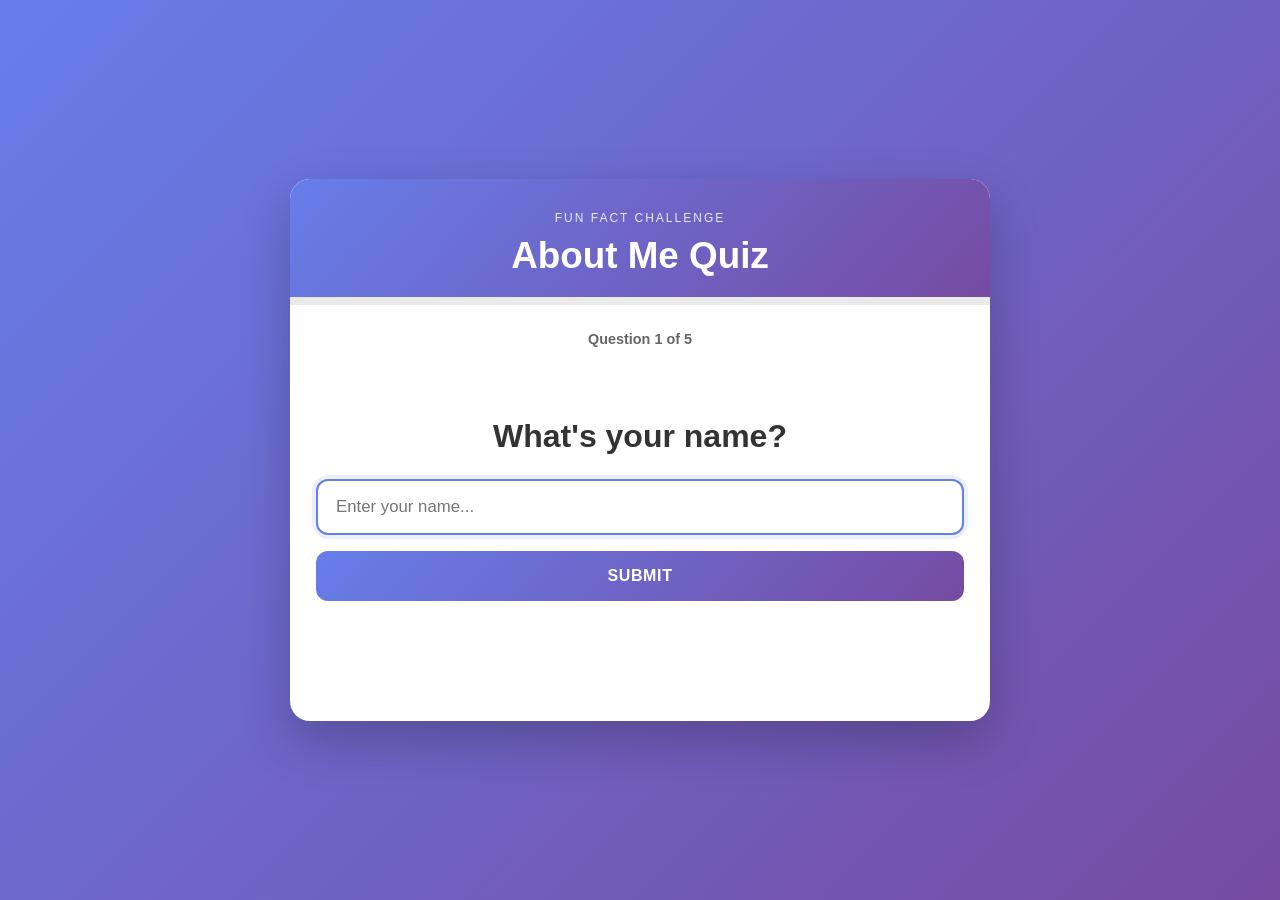
==== index.html @ 5ffe7c82 "Add initial HTML structure for About Me Quiz" ====
<!DOCTYPE html>
<html lang="en">
  <head>
    <meta charset="UTF-8" />
    <meta name="viewport" content="width=device-width, initial-scale=1.0" />
    <title>About Me Quiz</title>
    <style>
      * {
        box-sizing: border-box;
      }

      body {
        margin: 0;
        font-family: Arial, Helvetica, sans-serif;
        background: linear-gradient(135deg, #667eea 0%, #764ba2 100%);
        min-height: 100vh;
        display: flex;
        align-items: center;
        justify-content: center;
        padding: 20px;
      }

      .container {
        width: 100%;
        max-width: 700px;
      }

      .card {
        background: white;
        border-radius: 20px;
        box-shadow: 0 20px 50px rgba(0, 0, 0, 0.22);
        overflow: hidden;
      }

      .top {
        background: linear-gradient(135deg, #667eea 0%, #764ba2 100%);
        color: white;
        padding: 32px 20px 20px;
        text-align: center;
      }

      .eyebrow {
        margin: 0 0 10px;
        font-size: 12px;
        text-transform: uppercase;
        letter-spacing: 2px;
        opacity: 0.85;
      }

      h1 {
        margin: 0;
        font-size: 2.3em;
      }

      .progress-wrap {
        height: 8px;
        background: #eaeaea;
      }

      .progress-bar {
        width: 0%;
        height: 100%;
        background: linear-gradient(90deg, #667eea 0%, #764ba2 100%);
        transition: width 0.4s ease;
      }

      .progress-text {
        text-align: center;
        color: #666;
        font-weight: 700;
        padding: 12px 0 0;
        font-size: 0.9em;
      }

      main {
        padding: 30px 26px 36px;
        min-height: 360px;
      }

      .hidden {
        display: none !important;
      }

      .screen {
        display: block;
      }

      .input-box,
      .question-box {
        text-align: center;
      }

      h2 {
        font-size: 2em;
        margin-bottom: 24px;
        color: #333;
      }

      input[type="text"] {
        width: 100%;
        padding: 16px 18px;
        border-radius: 12px;
        border: 2px solid #d9d9d9;
        font-size: 1.05em;
        outline: none;
        margin-bottom: 16px;
      }

      input[type="text"]:focus {
        border-color: #667eea;
        box-shadow: 0 0 0 4px rgba(102, 126, 234, 0.12);
      }

      .submit-btn,
      .next-btn,
      .answer-btn {
        border: none;
        border-radius: 12px;
        cursor: pointer;
        transition: transform 0.2s ease, box-shadow 0.2s ease;
      }

      .submit-btn,
      .next-btn {
        width: 100%;
        background: linear-gradient(135deg, #667eea 0%, #764ba2 100%);
        color: white;
        padding: 16px;
        font-size: 1em;
        letter-spacing: 0.04em;
        text-transform: uppercase;
        font-weight: 700;
      }

      .submit-btn:hover,
      .next-btn:hover {
        transform: translateY(-2px);
        box-shadow: 0 10px 22px rgba(102, 126, 234, 0.25);
      }

      .error-message {
        color: #d93025;
        font-weight: 700;
        margin-top: 14px;
        font-size: 1.05em;
      }

      .answer-area {
        display: flex;
        flex-direction: column;
        gap: 14px;
      }

      .answer-btn {
        background: #f5f5f9;
        border: 2px solid #dde3f2;
        padding: 16px 18px;
        text-align: left;
        font-size: 1em;
        color: #333;
        font-weight: 600;
      }

      .answer-btn:hover:not(.disabled) {
        transform: translateX(4px);
        border-color: #667eea;
        background: #edf2ff;
      }

      .answer-btn.correct {
        background: #2bb673;
        border-color: #2bb673;
        color: white;
      }

      .answer-btn.incorrect {
        background: #db3b3b;
        border-color: #db3b3b;
        color: white;
      }

      .answer-btn.disabled {
        pointer-events: none;
      }

      .result-box {
        text-align: center;
        padding: 10px 0 20px;
      }

      .result-message {
        font-size: 2.2em;
        font-weight: 800;
        margin-bottom: 14px;
      }

      .result-message.correct {
        color: #2bb673;
      }

      .result-message.incorrect {
        color: #db3b3b;
      }

      .result-text {
        color: #555;
        font-size: 1.08em;
        line-height: 1.6;
      }

      .score-box {
        background: linear-gradient(135deg, #667eea 0%, #764ba2 100%);
        border-radius: 16px;
        color: white;
        text-align: center;
        padding: 24px 18px;
        margin-bottom: 16px;
      }

      .score-num {
        font-size: 3em;
        font-weight: 800;
        margin: 12px 0;
      }

      .score-message {
        font-size: 1.1em;
        line-height: 1.5;
      }

      #finalScreen h2 {
        text-align: center;
        margin-bottom: 18px;
      }

      .confetti-container {
        position: fixed;
        inset: 0;
        pointer-events: none;
        overflow: hidden;
      }

      .confetti {
        position: absolute;
        top: -20px;
        width: 12px;
        height: 12px;
        opacity: 1;
        animation: fall 3s ease-in forwards;
      }

      @keyframes fall {
        0% {
          transform: translateY(0) rotate(0deg);
          opacity: 1;
        }
        100% {
          transform: translateY(100vh) rotate(540deg);
          opacity: 0;
        }
      }

      @media (max-width: 600px) {
        h2 {
          font-size: 1.5em;
        }

        main {
          padding: 24px 18px 28px;
        }
      }
    </style>
  </head>
  <body>
    <div class="container">
      <div class="card">
        <header class="top">
          <p class="eyebrow">Fun fact challenge</p>
          <h1>About Me Quiz</h1>
        </header>

        <div class="progress-wrap">
          <div id="progressBar" class="progress-bar"></div>
        </div>
        <p id="progressText" class="progress-text">Question 1 of 5</p>

        <main>
          <section id="nameScreen" class="screen">
            <div class="input-box">
              <h2>What's your name?</h2>
              <input id="nameInput" type="text" placeholder="Enter your name..." />
              <button id="submitNameButton" class="submit-btn">Submit</button>
              <p id="nameError" class="error-message hidden">Wrong name, try again! 👀</p>
            </div>
          </section>

          <section id="questionScreen" class="screen hidden">
            <div class="question-box">
              <h2 id="questionText">Question goes here</h2>
              <div id="answerArea" class="answer-area"></div>
            </div>
          </section>

          <section id="resultScreen" class="screen hidden">
            <div id="resultBox" class="result-box"></div>
            <button id="continueButton" class="next-btn">Continue</button>
          </section>

          <section id="finalScreen" class="screen hidden">
            <h2>Quiz complete!</h2>
            <div id="scoreBox" class="score-box"></div>
            <button id="restartButton" class="next-btn">Play Again</button>
          </section>
        </main>
      </div>
    </div>

    <div id="confettiContainer" class="confetti-container"></div>

    <script>
      const questions = [
        {
          question: "Who are you to the handsome man?",
          type: "input",
          accepted: ["co-worker", "coworker", "workmates", "officemates"],
          success: "Correct! You're part of the team. 💼",
          fail: "Not quite. Try again!"
        },
        {
          question: "What is my favorite programming language?",
          type: "multiple",
          answers: ["Python", "JavaScript", "Go", "Rust"],
          correctIndex: 1,
          success: "Correct! JavaScript is my favorite. 🚀",
          fail: "Not this one — I love JavaScript!"
        },
        {
          question: "What is my go-to drink?",
          type: "multiple",
          answers: ["Coffee", "Tea", "Energy drink", "Water"],
          correctIndex: 0,
          success: "Yep! Coffee is my go-to. ☕",
          fail: "Not quite — I’m a coffee person."
        },
        {
          question: "What do I enjoy outside of work?",
          type: "multiple",
          answers: ["Sleeping", "Gaming", "Watching TV", "Running"],
          correctIndex: 1,
          success: "Exactly! I enjoy gaming and fun activities. 🎮",
          fail: "Not this one — gaming is more my thing."
        },
        {
          question: "How many years have I been coding?",
          type: "multiple",
          answers: ["1 year", "3 years", "5 years", "10+ years"],
          correctIndex: 2,
          success: "Correct! I’ve been coding for 5 years. 🔥",
          fail: "Not this time — it’s been 5 years."
        }
      ];

      const nameScreen = document.getElementById("nameScreen");
      const questionScreen = document.getElementById("questionScreen");
      const resultScreen = document.getElementById("resultScreen");
      const finalScreen = document.getElementById("finalScreen");
      const questionText = document.getElementById("questionText");
      const answerArea = document.getElementById("answerArea");
      const resultBox = document.getElementById("resultBox");
      const progressBar = document.getElementById("progressBar");
      const progressText = document.getElementById("progressText");
      const nameInput = document.getElementById("nameInput");
      const nameError = document.getElementById("nameError");
      const scoreBox = document.getElementById("scoreBox");
      const confettiContainer = document.getElementById("confettiContainer");

      let currentQuestionIndex = 0;
      let score = 0;
      let answered = false;

      function updateProgress() {
        const totalQuestions = questions.length;
        const percent = ((currentQuestionIndex + 1) / totalQuestions) * 100;
        progressBar.style.width = percent + "%";
        progressText.textContent = `Question ${currentQuestionIndex + 1} of ${totalQuestions}`;
      }

      function showNameScreen() {
        nameScreen.classList.remove("hidden");
        questionScreen.classList.add("hidden");
        resultScreen.classList.add("hidden");
        finalScreen.classList.add("hidden");
        nameError.classList.add("hidden");
        nameInput.value = "";
        nameInput.focus();
      }

      function createConfetti() {
        const colors = ["#ffd700", "#ff69b4", "#00bfff", "#32cd32", "#ff8c00", "#ffffff"];

        for (let i = 0; i < 60; i++) {
          const piece = document.createElement("div");
          piece.className = "confetti";
          piece.style.left = Math.random() * 100 + "%";
          piece.style.background = colors[Math.floor(Math.random() * colors.length)];
          piece.style.animationDelay = Math.random() * 0.4 + "s";
          confettiContainer.appendChild(piece);
        }

        setTimeout(() => {
          confettiContainer.innerHTML = "";
        }, 3000);
      }

      document.getElementById("submitNameButton").addEventListener("click", () => {
        const value = nameInput.value.trim().toLowerCase();

        if (value === "jamaica") {
          nameError.classList.add("hidden");
          createConfetti();
          setTimeout(() => {
            score = 0;
            currentQuestionIndex = 0;
            showQuestion();
          }, 900);
          return;
        }

        nameError.classList.remove("hidden");
        nameInput.value = "";
        nameInput.focus();
      });

      function showQuestion() {
        const question = questions[currentQuestionIndex];
        answered = false;

        nameScreen.classList.add("hidden");
        questionScreen.classList.remove("hidden");
        resultScreen.classList.add("hidden");
        finalScreen.classList.add("hidden");

        questionText.textContent = question.question;
        answerArea.innerHTML = "";

        if (question.type === "input") {
          const input = document.createElement("input");
          input.type = "text";
          input.placeholder = "Type your answer...";
          input.style.width = "100%";
          input.style.padding = "16px 18px";
          input.style.borderRadius = "12px";
          input.style.border = "2px solid #d9d9d9";
          input.style.fontSize = "1.05em";
          input.style.marginBottom = "16px";

          const button = document.createElement("button");
          button.className = "submit-btn";
          button.textContent = "Submit";

          button.addEventListener("click", () => {
            if (answered) return;

            const value = input.value.trim().toLowerCase();
            const isCorrect = question.accepted.includes(value);

            answered = true;
            handleAnswer(isCorrect, question.success, question.fail);
          });

          input.addEventListener("keydown", (event) => {
            if (event.key === "Enter") {
              button.click();
            }
          });

          answerArea.appendChild(input);
          answerArea.appendChild(button);
          input.focus();

          updateProgress();
          return;
        }

        question.answers.forEach((answer, index) => {
          const button = document.createElement("button");
          button.className = "answer-btn";
          button.textContent = answer;

          button.addEventListener("click", () => {
            if (answered) return;

            answered = true;
            const isCorrect = index === question.correctIndex;
            handleAnswer(isCorrect, question.success, question.fail);
          });

          answerArea.appendChild(button);
        });

        updateProgress();
      }

      function handleAnswer(isCorrect, successText, failText) {
        const correctIndex = questions[currentQuestionIndex].correctIndex;

        const buttons = document.querySelectorAll(".answer-btn");
        if (buttons.length) {
          buttons.forEach((btn) => {
            btn.classList.add("disabled");
          });

          if (typeof correctIndex === "number") {
            buttons[correctIndex].classList.add("correct");
          }
        }

        const input = answerArea.querySelector("input");
        const submitBtn = answerArea.querySelector(".submit-btn");

        if (input) input.disabled = true;
        if (submitBtn) submitBtn.disabled = true;

        if (isCorrect) {
          score += 1;
        }

        resultScreen.classList.remove("hidden");
        questionScreen.classList.add("hidden");

        resultBox.innerHTML = `
          <div class="result-message ${isCorrect ? "correct" : "incorrect"}">
            ${isCorrect ? "✓ Correct!" : "✗ Incorrect"}
          </div>
          <div class="result-text">
            ${isCorrect ? successText : failText}
          </div>
        `;
      }

      document.getElementById("continueButton").addEventListener("click", () => {
        currentQuestionIndex += 1;

        if (currentQuestionIndex < questions.length) {
          showQuestion();
        } else {
          showFinalScreen();
        }
      });

      function showFinalScreen() {
        const total = questions.length;
        const percentage = Math.round((score / total) * 100);

        let message = "";
        if (percentage === 100) {
          message = "Perfect! You know everything! 🌟";
        } else if (percentage >= 80) {
          message = "Awesome! You really know me well! 🎉";
        } else if (percentage >= 60) {
          message = "Good job! You know me pretty well. 😊";
        } else if (percentage >= 40) {
          message = "Not bad at all! We should hang out more. 😄";
        } else {
          message = "We need to get to know each other better! 😜";
        }

        resultScreen.classList.add("hidden");
        finalScreen.classList.remove("hidden");

        scoreBox.innerHTML = `
          <div>🏆</div>
          <div class="score-num">${score}/${total}</div>
          <div class="score-message">${percentage}%<br>${message}</div>
        `;
      }

      document.getElementById("restartButton").addEventListener("click", () => {
        currentQuestionIndex = 0;
        score = 0;
        showNameScreen();
      });

      showNameScreen();
    </script>
  </body>
</html>
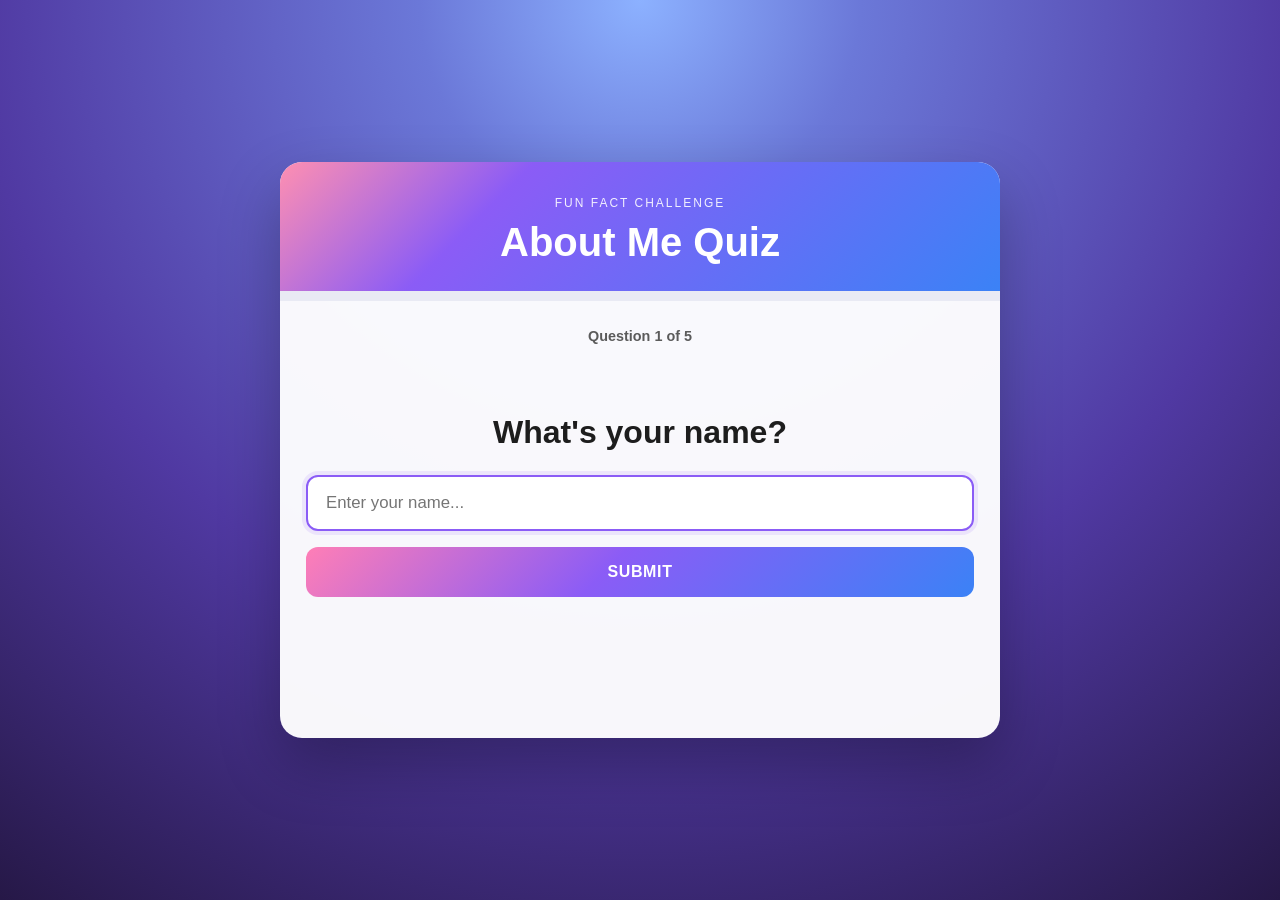
==== commit 5587cf11: "Update index.html" ====
--- a/index.html
+++ b/index.html
@@ -12,7 +12,8 @@
       body {
         margin: 0;
         font-family: Arial, Helvetica, sans-serif;
-        background: linear-gradient(135deg, #667eea 0%, #764ba2 100%);
+        background:
+          radial-gradient(circle at top, #8cb1ff 0%, #6b78d8 20%, #5039a2 60%, #261847 100%);
         min-height: 100vh;
         display: flex;
         align-items: center;
@@ -22,51 +23,51 @@
 
       .container {
         width: 100%;
-        max-width: 700px;
+        max-width: 720px;
       }
 
       .card {
-        background: white;
-        border-radius: 20px;
-        box-shadow: 0 20px 50px rgba(0, 0, 0, 0.22);
+        background: rgba(255, 255, 255, 0.96);
+        border-radius: 22px;
+        box-shadow: 0 26px 60px rgba(0, 0, 0, 0.28);
         overflow: hidden;
       }
 
       .top {
-        background: linear-gradient(135deg, #667eea 0%, #764ba2 100%);
+        background: linear-gradient(135deg, #ff8fb1 0%, #8b5cf6 30%, #3b82f6 100%);
         color: white;
-        padding: 32px 20px 20px;
+        padding: 34px 20px 26px;
         text-align: center;
       }
 
       .eyebrow {
         margin: 0 0 10px;
         font-size: 12px;
+        letter-spacing: 2px;
         text-transform: uppercase;
-        letter-spacing: 2px;
-        opacity: 0.85;
+        opacity: 0.9;
       }
 
       h1 {
         margin: 0;
-        font-size: 2.3em;
+        font-size: 2.5em;
       }
 
       .progress-wrap {
-        height: 8px;
-        background: #eaeaea;
+        height: 10px;
+        background: #e9eaf4;
       }
 
       .progress-bar {
         width: 0%;
         height: 100%;
-        background: linear-gradient(90deg, #667eea 0%, #764ba2 100%);
+        background: linear-gradient(90deg, #ff7eb6 0%, #8b5cf6 45%, #3b82f6 100%);
         transition: width 0.4s ease;
       }
 
       .progress-text {
         text-align: center;
-        color: #666;
+        color: #5b5b5b;
         font-weight: 700;
         padding: 12px 0 0;
         font-size: 0.9em;
@@ -74,7 +75,7 @@
 
       main {
         padding: 30px 26px 36px;
-        min-height: 360px;
+        min-height: 380px;
       }
 
       .hidden {
@@ -85,30 +86,30 @@
         display: block;
       }
 
-      .input-box,
-      .question-box {
+      .input-box, .question-box {
         text-align: center;
       }
 
       h2 {
         font-size: 2em;
         margin-bottom: 24px;
-        color: #333;
+        color: #1d1d1d;
       }
 
       input[type="text"] {
         width: 100%;
         padding: 16px 18px;
         border-radius: 12px;
-        border: 2px solid #d9d9d9;
+        border: 2px solid #d5d9eb;
         font-size: 1.05em;
         outline: none;
         margin-bottom: 16px;
+        background: #fff;
       }
 
       input[type="text"]:focus {
-        border-color: #667eea;
-        box-shadow: 0 0 0 4px rgba(102, 126, 234, 0.12);
+        border-color: #8b5cf6;
+        box-shadow: 0 0 0 4px rgba(139, 92, 246, 0.12);
       }
 
       .submit-btn,
@@ -123,19 +124,19 @@
       .submit-btn,
       .next-btn {
         width: 100%;
-        background: linear-gradient(135deg, #667eea 0%, #764ba2 100%);
+        background: linear-gradient(135deg, #ff7eb6 0%, #8b5cf6 45%, #3b82f6 100%);
         color: white;
         padding: 16px;
         font-size: 1em;
+        font-weight: 700;
         letter-spacing: 0.04em;
         text-transform: uppercase;
-        font-weight: 700;
       }
 
       .submit-btn:hover,
       .next-btn:hover {
         transform: translateY(-2px);
-        box-shadow: 0 10px 22px rgba(102, 126, 234, 0.25);
+        box-shadow: 0 12px 25px rgba(139, 92, 246, 0.28);
       }
 
       .error-message {
@@ -152,7 +153,7 @@
       }
 
       .answer-btn {
-        background: #f5f5f9;
+        background: #f6f7ff;
         border: 2px solid #dde3f2;
         padding: 16px 18px;
         text-align: left;
@@ -163,19 +164,19 @@
 
       .answer-btn:hover:not(.disabled) {
         transform: translateX(4px);
-        border-color: #667eea;
-        background: #edf2ff;
+        border-color: #8b5cf6;
+        background: #eef1ff;
       }
 
       .answer-btn.correct {
-        background: #2bb673;
-        border-color: #2bb673;
+        background: #1dbf73;
+        border-color: #1dbf73;
         color: white;
       }
 
       .answer-btn.incorrect {
-        background: #db3b3b;
-        border-color: #db3b3b;
+        background: #df4b4b;
+        border-color: #df4b4b;
         color: white;
       }
 
@@ -186,6 +187,17 @@
       .result-box {
         text-align: center;
         padding: 10px 0 20px;
+      }
+
+      .result-gif {
+        display: block;
+        width: 100%;
+        max-width: 260px;
+        max-height: 260px;
+        margin: 0 auto 18px;
+        border-radius: 14px;
+        object-fit: cover;
+        box-shadow: 0 10px 26px rgba(0, 0, 0, 0.15);
       }
 
       .result-message {
@@ -195,11 +207,11 @@
       }
 
       .result-message.correct {
-        color: #2bb673;
+        color: #1dbf73;
       }
 
       .result-message.incorrect {
-        color: #db3b3b;
+        color: #df4b4b;
       }
 
       .result-text {
@@ -209,16 +221,17 @@
       }
 
       .score-box {
-        background: linear-gradient(135deg, #667eea 0%, #764ba2 100%);
-        border-radius: 16px;
+        background: linear-gradient(135deg, #ff7eb6 0%, #8b5cf6 45%, #3b82f6 100%);
+        border-radius: 18px;
         color: white;
         text-align: center;
-        padding: 24px 18px;
-        margin-bottom: 16px;
+        padding: 26px 20px;
+        margin-bottom: 18px;
+        box-shadow: 0 18px 30px rgba(139, 92, 246, 0.22);
       }
 
       .score-num {
-        font-size: 3em;
+        font-size: 3.1em;
         font-weight: 800;
         margin: 12px 0;
       }
@@ -267,6 +280,10 @@
 
         main {
           padding: 24px 18px 28px;
+        }
+
+        .result-gif {
+          max-height: 200px;
         }
       }
     </style>
@@ -324,7 +341,9 @@
           type: "input",
           accepted: ["co-worker", "coworker", "workmates", "officemates"],
           success: "Correct! You're part of the team. 💼",
-          fail: "Not quite. Try again!"
+          fail: "Not quite. Try again!",
+          correctGif: "https://media.tenor.com/UTrLSr85tYEAAAAC/happy-cat-cat.gif",
+          incorrectGif: "https://media.gifdb.com/a-brown-and-white-cat-is-looking-at-the-camera-with-an-angry-look-on-its-face-mqvxzmixo7xggljh.gif"
         },
         {
           question: "What is my favorite programming language?",
@@ -332,7 +351,9 @@
           answers: ["Python", "JavaScript", "Go", "Rust"],
           correctIndex: 1,
           success: "Correct! JavaScript is my favorite. 🚀",
-          fail: "Not this one — I love JavaScript!"
+          fail: "Not this one — I love JavaScript!",
+          correctGif: "https://media.tenor.com/UTrLSr85tYEAAAAC/happy-cat-cat.gif",
+          incorrectGif: "https://media.gifdb.com/a-brown-and-white-cat-is-looking-at-the-camera-with-an-angry-look-on-its-face-mqvxzmixo7xggljh.gif"
         },
         {
           question: "What is my go-to drink?",
@@ -340,7 +361,9 @@
           answers: ["Coffee", "Tea", "Energy drink", "Water"],
           correctIndex: 0,
           success: "Yep! Coffee is my go-to. ☕",
-          fail: "Not quite — I’m a coffee person."
+          fail: "Not quite — I'm a coffee person.",
+          correctGif: "https://media.tenor.com/UTrLSr85tYEAAAAC/happy-cat-cat.gif",
+          incorrectGif: "https://media.gifdb.com/a-brown-and-white-cat-is-looking-at-the-camera-with-an-angry-look-on-its-face-mqvxzmixo7xggljh.gif"
         },
         {
           question: "What do I enjoy outside of work?",
@@ -348,15 +371,19 @@
           answers: ["Sleeping", "Gaming", "Watching TV", "Running"],
           correctIndex: 1,
           success: "Exactly! I enjoy gaming and fun activities. 🎮",
-          fail: "Not this one — gaming is more my thing."
+          fail: "Not this one — gaming is more my thing.",
+          correctGif: "https://media.tenor.com/UTrLSr85tYEAAAAC/happy-cat-cat.gif",
+          incorrectGif: "https://media.gifdb.com/a-brown-and-white-cat-is-looking-at-the-camera-with-an-angry-look-on-its-face-mqvxzmixo7xggljh.gif"
         },
         {
           question: "How many years have I been coding?",
           type: "multiple",
           answers: ["1 year", "3 years", "5 years", "10+ years"],
           correctIndex: 2,
-          success: "Correct! I’ve been coding for 5 years. 🔥",
-          fail: "Not this time — it’s been 5 years."
+          success: "Correct! I've been coding for 5 years. 🔥",
+          fail: "Not this time — it's been 5 years.",
+          correctGif: "https://media.tenor.com/UTrLSr85tYEAAAAC/happy-cat-cat.gif",
+          incorrectGif: "https://media.gifdb.com/a-brown-and-white-cat-is-looking-at-the-camera-with-an-angry-look-on-its-face-mqvxzmixo7xggljh.gif"
         }
       ];
 
@@ -398,18 +425,18 @@
       function createConfetti() {
         const colors = ["#ffd700", "#ff69b4", "#00bfff", "#32cd32", "#ff8c00", "#ffffff"];
 
-        for (let i = 0; i < 60; i++) {
+        for (let i = 0; i < 80; i++) {
           const piece = document.createElement("div");
           piece.className = "confetti";
           piece.style.left = Math.random() * 100 + "%";
           piece.style.background = colors[Math.floor(Math.random() * colors.length)];
-          piece.style.animationDelay = Math.random() * 0.4 + "s";
+          piece.style.animationDelay = Math.random() * 0.5 + "s";
           confettiContainer.appendChild(piece);
         }
 
         setTimeout(() => {
           confettiContainer.innerHTML = "";
-        }, 3000);
+        }, 3500);
       }
 
       document.getElementById("submitNameButton").addEventListener("click", () => {
@@ -465,7 +492,7 @@
             const isCorrect = question.accepted.includes(value);
 
             answered = true;
-            handleAnswer(isCorrect, question.success, question.fail);
+            handleAnswer(isCorrect, question.success, question.fail, question.correctGif, question.incorrectGif);
           });
 
           input.addEventListener("keydown", (event) => {
@@ -492,7 +519,7 @@
 
             answered = true;
             const isCorrect = index === question.correctIndex;
-            handleAnswer(isCorrect, question.success, question.fail);
+            handleAnswer(isCorrect, question.success, question.fail, question.correctGif, question.incorrectGif);
           });
 
           answerArea.appendChild(button);
@@ -501,7 +528,7 @@
         updateProgress();
       }
 
-      function handleAnswer(isCorrect, successText, failText) {
+      function handleAnswer(isCorrect, successText, failText, correctGif, incorrectGif) {
         const correctIndex = questions[currentQuestionIndex].correctIndex;
 
         const buttons = document.querySelectorAll(".answer-btn");
@@ -528,7 +555,10 @@
         resultScreen.classList.remove("hidden");
         questionScreen.classList.add("hidden");
 
+        const gifUrl = isCorrect ? correctGif : incorrectGif;
+
         resultBox.innerHTML = `
+          <img src="${gifUrl}" alt="${isCorrect ? "Correct" : "Incorrect"}" class="result-gif" />
           <div class="result-message ${isCorrect ? "correct" : "incorrect"}">
             ${isCorrect ? "✓ Correct!" : "✗ Incorrect"}
           </div>
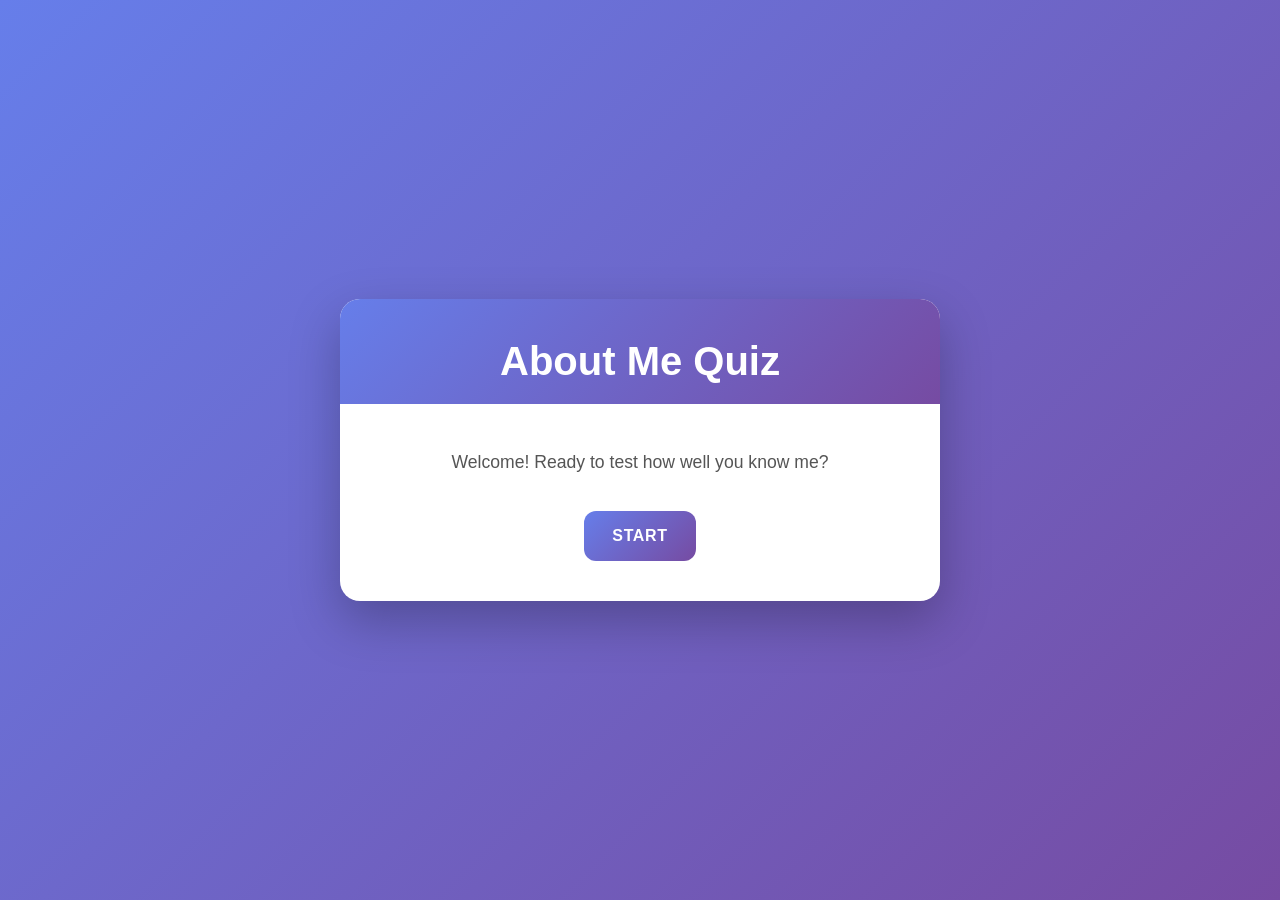
==== commit 99ef1a26: "Refactor styles and update quiz interface" ====
--- a/index.html
+++ b/index.html
@@ -5,613 +5,61 @@
     <meta name="viewport" content="width=device-width, initial-scale=1.0" />
     <title>About Me Quiz</title>
     <style>
-      * {
-        box-sizing: border-box;
-      }
-
+      * { box-sizing: border-box; }
       body {
         margin: 0;
         font-family: Arial, Helvetica, sans-serif;
-        background:
-          radial-gradient(circle at top, #8cb1ff 0%, #6b78d8 20%, #5039a2 60%, #261847 100%);
+        background: linear-gradient(135deg, #667eea 0%, #764ba2 100%);
         min-height: 100vh;
         display: flex;
         align-items: center;
         justify-content: center;
         padding: 20px;
       }
-
-      .container {
-        width: 100%;
-        max-width: 720px;
+      .container { width: 100%; max-width: 600px; }
+      .card {
+        background: white;
+        border-radius: 20px;
+        overflow: hidden;
+        box-shadow: 0 20px 50px rgba(0,0,0,0.25);
       }
-
-      .card {
-        background: rgba(255, 255, 255, 0.96);
-        border-radius: 22px;
-        box-shadow: 0 26px 60px rgba(0, 0, 0, 0.28);
-        overflow: hidden;
-      }
-
       .top {
-        background: linear-gradient(135deg, #ff8fb1 0%, #8b5cf6 30%, #3b82f6 100%);
+        background: linear-gradient(135deg, #667eea 0%, #764ba2 100%);
         color: white;
-        padding: 34px 20px 26px;
+        padding: 40px 20px 20px;
         text-align: center;
       }
-
-      .eyebrow {
-        margin: 0 0 10px;
-        font-size: 12px;
-        letter-spacing: 2px;
-        text-transform: uppercase;
-        opacity: 0.9;
-      }
-
-      h1 {
-        margin: 0;
-        font-size: 2.5em;
-      }
-
-      .progress-wrap {
-        height: 10px;
-        background: #e9eaf4;
-      }
-
-      .progress-bar {
-        width: 0%;
-        height: 100%;
-        background: linear-gradient(90deg, #ff7eb6 0%, #8b5cf6 45%, #3b82f6 100%);
-        transition: width 0.4s ease;
-      }
-
-      .progress-text {
-        text-align: center;
-        color: #5b5b5b;
-        font-weight: 700;
-        padding: 12px 0 0;
-        font-size: 0.9em;
-      }
-
-      main {
-        padding: 30px 26px 36px;
-        min-height: 380px;
-      }
-
-      .hidden {
-        display: none !important;
-      }
-
-      .screen {
-        display: block;
-      }
-
-      .input-box, .question-box {
+      h1 { margin: 0; font-size: 2.5em; }
+      .content {
+        padding: 30px 20px 40px;
         text-align: center;
       }
-
-      h2 {
-        font-size: 2em;
-        margin-bottom: 24px;
-        color: #1d1d1d;
-      }
-
-      input[type="text"] {
-        width: 100%;
-        padding: 16px 18px;
+      .start-btn {
+        display: inline-block;
+        background: linear-gradient(135deg, #667eea 0%, #764ba2 100%);
+        color: white;
+        text-decoration: none;
+        padding: 16px 28px;
         border-radius: 12px;
-        border: 2px solid #d5d9eb;
-        font-size: 1.05em;
-        outline: none;
-        margin-bottom: 16px;
-        background: #fff;
-      }
-
-      input[type="text"]:focus {
-        border-color: #8b5cf6;
-        box-shadow: 0 0 0 4px rgba(139, 92, 246, 0.12);
-      }
-
-      .submit-btn,
-      .next-btn,
-      .answer-btn {
-        border: none;
-        border-radius: 12px;
-        cursor: pointer;
-        transition: transform 0.2s ease, box-shadow 0.2s ease;
-      }
-
-      .submit-btn,
-      .next-btn {
-        width: 100%;
-        background: linear-gradient(135deg, #ff7eb6 0%, #8b5cf6 45%, #3b82f6 100%);
-        color: white;
-        padding: 16px;
-        font-size: 1em;
         font-weight: 700;
         letter-spacing: 0.04em;
         text-transform: uppercase;
+        margin-top: 20px;
       }
-
-      .submit-btn:hover,
-      .next-btn:hover {
-        transform: translateY(-2px);
-        box-shadow: 0 12px 25px rgba(139, 92, 246, 0.28);
-      }
-
-      .error-message {
-        color: #d93025;
-        font-weight: 700;
-        margin-top: 14px;
-        font-size: 1.05em;
-      }
-
-      .answer-area {
-        display: flex;
-        flex-direction: column;
-        gap: 14px;
-      }
-
-      .answer-btn {
-        background: #f6f7ff;
-        border: 2px solid #dde3f2;
-        padding: 16px 18px;
-        text-align: left;
-        font-size: 1em;
-        color: #333;
-        font-weight: 600;
-      }
-
-      .answer-btn:hover:not(.disabled) {
-        transform: translateX(4px);
-        border-color: #8b5cf6;
-        background: #eef1ff;
-      }
-
-      .answer-btn.correct {
-        background: #1dbf73;
-        border-color: #1dbf73;
-        color: white;
-      }
-
-      .answer-btn.incorrect {
-        background: #df4b4b;
-        border-color: #df4b4b;
-        color: white;
-      }
-
-      .answer-btn.disabled {
-        pointer-events: none;
-      }
-
-      .result-box {
-        text-align: center;
-        padding: 10px 0 20px;
-      }
-
-      .result-gif {
-        display: block;
-        width: 100%;
-        max-width: 260px;
-        max-height: 260px;
-        margin: 0 auto 18px;
-        border-radius: 14px;
-        object-fit: cover;
-        box-shadow: 0 10px 26px rgba(0, 0, 0, 0.15);
-      }
-
-      .result-message {
-        font-size: 2.2em;
-        font-weight: 800;
-        margin-bottom: 14px;
-      }
-
-      .result-message.correct {
-        color: #1dbf73;
-      }
-
-      .result-message.incorrect {
-        color: #df4b4b;
-      }
-
-      .result-text {
-        color: #555;
-        font-size: 1.08em;
-        line-height: 1.6;
-      }
-
-      .score-box {
-        background: linear-gradient(135deg, #ff7eb6 0%, #8b5cf6 45%, #3b82f6 100%);
-        border-radius: 18px;
-        color: white;
-        text-align: center;
-        padding: 26px 20px;
-        margin-bottom: 18px;
-        box-shadow: 0 18px 30px rgba(139, 92, 246, 0.22);
-      }
-
-      .score-num {
-        font-size: 3.1em;
-        font-weight: 800;
-        margin: 12px 0;
-      }
-
-      .score-message {
-        font-size: 1.1em;
-        line-height: 1.5;
-      }
-
-      #finalScreen h2 {
-        text-align: center;
-        margin-bottom: 18px;
-      }
-
-      .confetti-container {
-        position: fixed;
-        inset: 0;
-        pointer-events: none;
-        overflow: hidden;
-      }
-
-      .confetti {
-        position: absolute;
-        top: -20px;
-        width: 12px;
-        height: 12px;
-        opacity: 1;
-        animation: fall 3s ease-in forwards;
-      }
-
-      @keyframes fall {
-        0% {
-          transform: translateY(0) rotate(0deg);
-          opacity: 1;
-        }
-        100% {
-          transform: translateY(100vh) rotate(540deg);
-          opacity: 0;
-        }
-      }
-
-      @media (max-width: 600px) {
-        h2 {
-          font-size: 1.5em;
-        }
-
-        main {
-          padding: 24px 18px 28px;
-        }
-
-        .result-gif {
-          max-height: 200px;
-        }
-      }
+      p { color: #555; font-size: 1.1em; }
     </style>
   </head>
   <body>
     <div class="container">
       <div class="card">
         <header class="top">
-          <p class="eyebrow">Fun fact challenge</p>
           <h1>About Me Quiz</h1>
         </header>
-
-        <div class="progress-wrap">
-          <div id="progressBar" class="progress-bar"></div>
+        <div class="content">
+          <p>Welcome! Ready to test how well you know me?</p>
+          <a class="start-btn" href="question1.html">Start</a>
         </div>
-        <p id="progressText" class="progress-text">Question 1 of 5</p>
-
-        <main>
-          <section id="nameScreen" class="screen">
-            <div class="input-box">
-              <h2>What's your name?</h2>
-              <input id="nameInput" type="text" placeholder="Enter your name..." />
-              <button id="submitNameButton" class="submit-btn">Submit</button>
-              <p id="nameError" class="error-message hidden">Wrong name, try again! 👀</p>
-            </div>
-          </section>
-
-          <section id="questionScreen" class="screen hidden">
-            <div class="question-box">
-              <h2 id="questionText">Question goes here</h2>
-              <div id="answerArea" class="answer-area"></div>
-            </div>
-          </section>
-
-          <section id="resultScreen" class="screen hidden">
-            <div id="resultBox" class="result-box"></div>
-            <button id="continueButton" class="next-btn">Continue</button>
-          </section>
-
-          <section id="finalScreen" class="screen hidden">
-            <h2>Quiz complete!</h2>
-            <div id="scoreBox" class="score-box"></div>
-            <button id="restartButton" class="next-btn">Play Again</button>
-          </section>
-        </main>
       </div>
     </div>
-
-    <div id="confettiContainer" class="confetti-container"></div>
-
-    <script>
-      const questions = [
-        {
-          question: "Who are you to the handsome man?",
-          type: "input",
-          accepted: ["co-worker", "coworker", "workmates", "officemates"],
-          success: "Correct! You're part of the team. 💼",
-          fail: "Not quite. Try again!",
-          correctGif: "https://media.tenor.com/UTrLSr85tYEAAAAC/happy-cat-cat.gif",
-          incorrectGif: "https://media.gifdb.com/a-brown-and-white-cat-is-looking-at-the-camera-with-an-angry-look-on-its-face-mqvxzmixo7xggljh.gif"
-        },
-        {
-          question: "What is my favorite programming language?",
-          type: "multiple",
-          answers: ["Python", "JavaScript", "Go", "Rust"],
-          correctIndex: 1,
-          success: "Correct! JavaScript is my favorite. 🚀",
-          fail: "Not this one — I love JavaScript!",
-          correctGif: "https://media.tenor.com/UTrLSr85tYEAAAAC/happy-cat-cat.gif",
-          incorrectGif: "https://media.gifdb.com/a-brown-and-white-cat-is-looking-at-the-camera-with-an-angry-look-on-its-face-mqvxzmixo7xggljh.gif"
-        },
-        {
-          question: "What is my go-to drink?",
-          type: "multiple",
-          answers: ["Coffee", "Tea", "Energy drink", "Water"],
-          correctIndex: 0,
-          success: "Yep! Coffee is my go-to. ☕",
-          fail: "Not quite — I'm a coffee person.",
-          correctGif: "https://media.tenor.com/UTrLSr85tYEAAAAC/happy-cat-cat.gif",
-          incorrectGif: "https://media.gifdb.com/a-brown-and-white-cat-is-looking-at-the-camera-with-an-angry-look-on-its-face-mqvxzmixo7xggljh.gif"
-        },
-        {
-          question: "What do I enjoy outside of work?",
-          type: "multiple",
-          answers: ["Sleeping", "Gaming", "Watching TV", "Running"],
-          correctIndex: 1,
-          success: "Exactly! I enjoy gaming and fun activities. 🎮",
-          fail: "Not this one — gaming is more my thing.",
-          correctGif: "https://media.tenor.com/UTrLSr85tYEAAAAC/happy-cat-cat.gif",
-          incorrectGif: "https://media.gifdb.com/a-brown-and-white-cat-is-looking-at-the-camera-with-an-angry-look-on-its-face-mqvxzmixo7xggljh.gif"
-        },
-        {
-          question: "How many years have I been coding?",
-          type: "multiple",
-          answers: ["1 year", "3 years", "5 years", "10+ years"],
-          correctIndex: 2,
-          success: "Correct! I've been coding for 5 years. 🔥",
-          fail: "Not this time — it's been 5 years.",
-          correctGif: "https://media.tenor.com/UTrLSr85tYEAAAAC/happy-cat-cat.gif",
-          incorrectGif: "https://media.gifdb.com/a-brown-and-white-cat-is-looking-at-the-camera-with-an-angry-look-on-its-face-mqvxzmixo7xggljh.gif"
-        }
-      ];
-
-      const nameScreen = document.getElementById("nameScreen");
-      const questionScreen = document.getElementById("questionScreen");
-      const resultScreen = document.getElementById("resultScreen");
-      const finalScreen = document.getElementById("finalScreen");
-      const questionText = document.getElementById("questionText");
-      const answerArea = document.getElementById("answerArea");
-      const resultBox = document.getElementById("resultBox");
-      const progressBar = document.getElementById("progressBar");
-      const progressText = document.getElementById("progressText");
-      const nameInput = document.getElementById("nameInput");
-      const nameError = document.getElementById("nameError");
-      const scoreBox = document.getElementById("scoreBox");
-      const confettiContainer = document.getElementById("confettiContainer");
-
-      let currentQuestionIndex = 0;
-      let score = 0;
-      let answered = false;
-
-      function updateProgress() {
-        const totalQuestions = questions.length;
-        const percent = ((currentQuestionIndex + 1) / totalQuestions) * 100;
-        progressBar.style.width = percent + "%";
-        progressText.textContent = `Question ${currentQuestionIndex + 1} of ${totalQuestions}`;
-      }
-
-      function showNameScreen() {
-        nameScreen.classList.remove("hidden");
-        questionScreen.classList.add("hidden");
-        resultScreen.classList.add("hidden");
-        finalScreen.classList.add("hidden");
-        nameError.classList.add("hidden");
-        nameInput.value = "";
-        nameInput.focus();
-      }
-
-      function createConfetti() {
-        const colors = ["#ffd700", "#ff69b4", "#00bfff", "#32cd32", "#ff8c00", "#ffffff"];
-
-        for (let i = 0; i < 80; i++) {
-          const piece = document.createElement("div");
-          piece.className = "confetti";
-          piece.style.left = Math.random() * 100 + "%";
-          piece.style.background = colors[Math.floor(Math.random() * colors.length)];
-          piece.style.animationDelay = Math.random() * 0.5 + "s";
-          confettiContainer.appendChild(piece);
-        }
-
-        setTimeout(() => {
-          confettiContainer.innerHTML = "";
-        }, 3500);
-      }
-
-      document.getElementById("submitNameButton").addEventListener("click", () => {
-        const value = nameInput.value.trim().toLowerCase();
-
-        if (value === "jamaica") {
-          nameError.classList.add("hidden");
-          createConfetti();
-          setTimeout(() => {
-            score = 0;
-            currentQuestionIndex = 0;
-            showQuestion();
-          }, 900);
-          return;
-        }
-
-        nameError.classList.remove("hidden");
-        nameInput.value = "";
-        nameInput.focus();
-      });
-
-      function showQuestion() {
-        const question = questions[currentQuestionIndex];
-        answered = false;
-
-        nameScreen.classList.add("hidden");
-        questionScreen.classList.remove("hidden");
-        resultScreen.classList.add("hidden");
-        finalScreen.classList.add("hidden");
-
-        questionText.textContent = question.question;
-        answerArea.innerHTML = "";
-
-        if (question.type === "input") {
-          const input = document.createElement("input");
-          input.type = "text";
-          input.placeholder = "Type your answer...";
-          input.style.width = "100%";
-          input.style.padding = "16px 18px";
-          input.style.borderRadius = "12px";
-          input.style.border = "2px solid #d9d9d9";
-          input.style.fontSize = "1.05em";
-          input.style.marginBottom = "16px";
-
-          const button = document.createElement("button");
-          button.className = "submit-btn";
-          button.textContent = "Submit";
-
-          button.addEventListener("click", () => {
-            if (answered) return;
-
-            const value = input.value.trim().toLowerCase();
-            const isCorrect = question.accepted.includes(value);
-
-            answered = true;
-            handleAnswer(isCorrect, question.success, question.fail, question.correctGif, question.incorrectGif);
-          });
-
-          input.addEventListener("keydown", (event) => {
-            if (event.key === "Enter") {
-              button.click();
-            }
-          });
-
-          answerArea.appendChild(input);
-          answerArea.appendChild(button);
-          input.focus();
-
-          updateProgress();
-          return;
-        }
-
-        question.answers.forEach((answer, index) => {
-          const button = document.createElement("button");
-          button.className = "answer-btn";
-          button.textContent = answer;
-
-          button.addEventListener("click", () => {
-            if (answered) return;
-
-            answered = true;
-            const isCorrect = index === question.correctIndex;
-            handleAnswer(isCorrect, question.success, question.fail, question.correctGif, question.incorrectGif);
-          });
-
-          answerArea.appendChild(button);
-        });
-
-        updateProgress();
-      }
-
-      function handleAnswer(isCorrect, successText, failText, correctGif, incorrectGif) {
-        const correctIndex = questions[currentQuestionIndex].correctIndex;
-
-        const buttons = document.querySelectorAll(".answer-btn");
-        if (buttons.length) {
-          buttons.forEach((btn) => {
-            btn.classList.add("disabled");
-          });
-
-          if (typeof correctIndex === "number") {
-            buttons[correctIndex].classList.add("correct");
-          }
-        }
-
-        const input = answerArea.querySelector("input");
-        const submitBtn = answerArea.querySelector(".submit-btn");
-
-        if (input) input.disabled = true;
-        if (submitBtn) submitBtn.disabled = true;
-
-        if (isCorrect) {
-          score += 1;
-        }
-
-        resultScreen.classList.remove("hidden");
-        questionScreen.classList.add("hidden");
-
-        const gifUrl = isCorrect ? correctGif : incorrectGif;
-
-        resultBox.innerHTML = `
-          <img src="${gifUrl}" alt="${isCorrect ? "Correct" : "Incorrect"}" class="result-gif" />
-          <div class="result-message ${isCorrect ? "correct" : "incorrect"}">
-            ${isCorrect ? "✓ Correct!" : "✗ Incorrect"}
-          </div>
-          <div class="result-text">
-            ${isCorrect ? successText : failText}
-          </div>
-        `;
-      }
-
-      document.getElementById("continueButton").addEventListener("click", () => {
-        currentQuestionIndex += 1;
-
-        if (currentQuestionIndex < questions.length) {
-          showQuestion();
-        } else {
-          showFinalScreen();
-        }
-      });
-
-      function showFinalScreen() {
-        const total = questions.length;
-        const percentage = Math.round((score / total) * 100);
-
-        let message = "";
-        if (percentage === 100) {
-          message = "Perfect! You know everything! 🌟";
-        } else if (percentage >= 80) {
-          message = "Awesome! You really know me well! 🎉";
-        } else if (percentage >= 60) {
-          message = "Good job! You know me pretty well. 😊";
-        } else if (percentage >= 40) {
-          message = "Not bad at all! We should hang out more. 😄";
-        } else {
-          message = "We need to get to know each other better! 😜";
-        }
-
-        resultScreen.classList.add("hidden");
-        finalScreen.classList.remove("hidden");
-
-        scoreBox.innerHTML = `
-          <div>🏆</div>
-          <div class="score-num">${score}/${total}</div>
-          <div class="score-message">${percentage}%<br>${message}</div>
-        `;
-      }
-
-      document.getElementById("restartButton").addEventListener("click", () => {
-        currentQuestionIndex = 0;
-        score = 0;
-        showNameScreen();
-      });
-
-      showNameScreen();
-    </script>
   </body>
 </html>
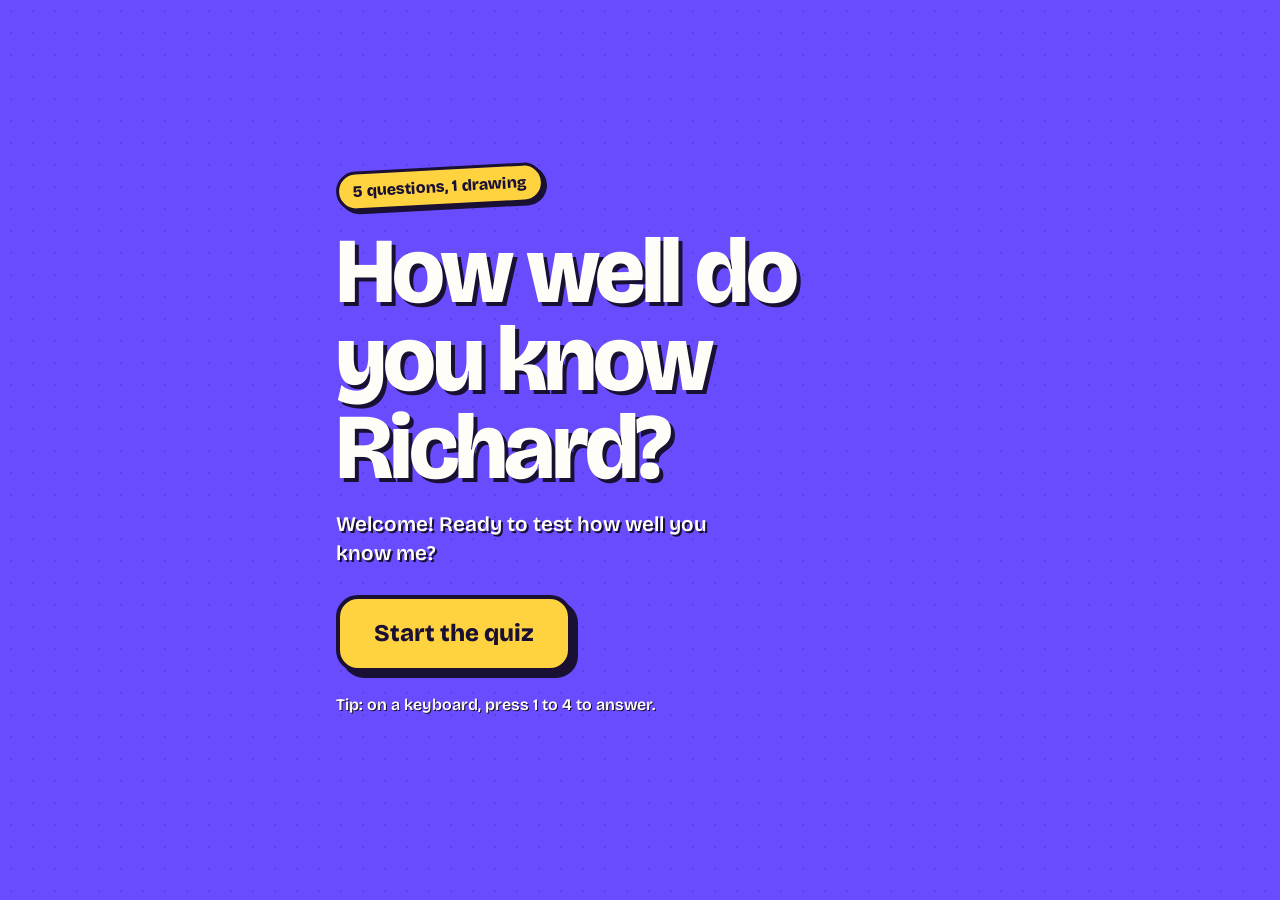
==== commit 721b69e6: "Add files via upload" ====
--- a/index.html
+++ b/index.html
@@ -4,62 +4,26 @@
     <meta charset="UTF-8" />
     <meta name="viewport" content="width=device-width, initial-scale=1.0" />
     <title>About Me Quiz</title>
-    <style>
-      * { box-sizing: border-box; }
-      body {
-        margin: 0;
-        font-family: Arial, Helvetica, sans-serif;
-        background: linear-gradient(135deg, #667eea 0%, #764ba2 100%);
-        min-height: 100vh;
-        display: flex;
-        align-items: center;
-        justify-content: center;
-        padding: 20px;
-      }
-      .container { width: 100%; max-width: 600px; }
-      .card {
-        background: white;
-        border-radius: 20px;
-        overflow: hidden;
-        box-shadow: 0 20px 50px rgba(0,0,0,0.25);
-      }
-      .top {
-        background: linear-gradient(135deg, #667eea 0%, #764ba2 100%);
-        color: white;
-        padding: 40px 20px 20px;
-        text-align: center;
-      }
-      h1 { margin: 0; font-size: 2.5em; }
-      .content {
-        padding: 30px 20px 40px;
-        text-align: center;
-      }
-      .start-btn {
-        display: inline-block;
-        background: linear-gradient(135deg, #667eea 0%, #764ba2 100%);
-        color: white;
-        text-decoration: none;
-        padding: 16px 28px;
-        border-radius: 12px;
-        font-weight: 700;
-        letter-spacing: 0.04em;
-        text-transform: uppercase;
-        margin-top: 20px;
-      }
-      p { color: #555; font-size: 1.1em; }
-    </style>
+    <link rel="preconnect" href="https://fonts.googleapis.com" />
+    <link rel="preconnect" href="https://fonts.gstatic.com" crossorigin />
+    <link href="https://fonts.googleapis.com/css2?family=Bricolage+Grotesque:opsz,wght@12..96,500;12..96,600;12..96,700;12..96,800&display=swap" rel="stylesheet" />
+    <link rel="stylesheet" href="style.css" />
   </head>
-  <body>
-    <div class="container">
-      <div class="card">
-        <header class="top">
-          <h1>About Me Quiz</h1>
-        </header>
-        <div class="content">
-          <p>Welcome! Ready to test how well you know me?</p>
-          <a class="start-btn" href="question1.html">Start</a>
-        </div>
+  <body data-step="0">
+    <main class="stage">
+      <div class="hero">
+        <span class="badge">5 questions, 1 drawing</span>
+        <h1>How well do you know Richard?</h1>
+        <p class="lead">Welcome! Ready to test how well you know me?</p>
+        <a class="start" id="start" href="question1.html">Start the quiz</a>
+        <p class="tip">Tip: on a keyboard, press 1 to 4 to answer.</p>
       </div>
-    </div>
+    </main>
+
+    <script src="effects.js"></script>
+    <script>
+      // A new run always starts with a clean score.
+      Quiz.reset();
+    </script>
   </body>
 </html>
--- a/style.css
+++ b/style.css
@@ -0,0 +1,566 @@
+/* style.css — shared look for every page of the About Me quiz.
+   Change the colors in :root and the whole quiz updates. */
+
+:root {
+  --ink: #1a1033;
+  --paper: #fffdf7;
+  --violet: #6a4cff;
+  --pink: #ff5c8a;
+  --mint: #19c7a0;
+  --sky: #3ba4ff;
+  --orange: #ff8a3d;
+  --yellow: #ffd23f;
+
+  --tile-1: #ffd23f;
+  --tile-2: #ff9ec0;
+  --tile-3: #7ff0cb;
+  --tile-4: #9ad2ff;
+
+  --good: #3ddc84;
+  --bad: #ff4d4d;
+
+  --bg: var(--violet);
+}
+
+/* One background color per question, so it feels like moving through levels. */
+body[data-step="1"] { --bg: #7c5cff; }
+body[data-step="2"] { --bg: var(--pink); }
+body[data-step="3"] { --bg: var(--mint); }
+body[data-step="4"] { --bg: var(--sky); }
+body[data-step="5"] { --bg: var(--orange); }
+body[data-step="6"] { --bg: var(--yellow); }
+
+* { box-sizing: border-box; }
+[hidden] { display: none !important; }
+
+body {
+  margin: 0;
+  min-height: 100vh;
+  min-height: 100svh;
+  background-color: var(--bg);
+  background-image: radial-gradient(rgba(26, 16, 51, 0.16) 1.5px, transparent 1.5px);
+  background-size: 22px 22px;
+  color: var(--ink);
+  font-family: "Bricolage Grotesque", system-ui, -apple-system, "Segoe UI", Roboto, sans-serif;
+  font-size: 1rem;
+  line-height: 1.4;
+}
+
+.sr {
+  position: absolute;
+  width: 1px;
+  height: 1px;
+  overflow: hidden;
+  clip: rect(0 0 0 0);
+  white-space: nowrap;
+}
+
+:focus-visible {
+  outline: 4px solid var(--ink);
+  outline-offset: 3px;
+}
+
+/* ---------- Page frame ---------- */
+
+.stage {
+  max-width: 640px;
+  min-height: 100vh;
+  min-height: 100svh;
+  margin: 0 auto;
+  padding: 20px 16px 36px;
+  display: flex;
+  flex-direction: column;
+  justify-content: center;
+  gap: 18px;
+}
+
+.hud {
+  display: flex;
+  align-items: center;
+  justify-content: space-between;
+  gap: 12px;
+}
+
+.dots {
+  display: flex;
+  gap: 8px;
+  margin: 0;
+  padding: 0;
+  list-style: none;
+}
+
+.dots li {
+  width: 28px;
+  height: 28px;
+  display: grid;
+  place-items: center;
+  border: 3px solid var(--ink);
+  border-radius: 50%;
+  background: rgba(255, 253, 247, 0.35);
+  font-size: 0.8rem;
+  font-weight: 800;
+}
+
+.dots li.now { background: var(--paper); transform: scale(1.18); }
+.dots li.good { background: var(--good); }
+.dots li.bad { background: var(--bad); }
+.dots li.pop { animation: pop 0.45s cubic-bezier(0.2, 1.6, 0.4, 1); }
+
+.tally { display: flex; gap: 8px; align-items: center; }
+
+.pill {
+  padding: 3px 12px;
+  border: 3px solid var(--ink);
+  border-radius: 999px;
+  background: var(--paper);
+  font-size: 0.95rem;
+  font-weight: 800;
+  white-space: nowrap;
+}
+
+.card {
+  background: var(--paper);
+  border: 4px solid var(--ink);
+  border-radius: 28px;
+  box-shadow: 8px 8px 0 var(--ink);
+  padding: clamp(20px, 5vw, 32px);
+  animation: enter 0.5s cubic-bezier(0.2, 1.3, 0.4, 1) both;
+}
+
+/* ---------- Text ---------- */
+
+.q {
+  margin: 0 0 22px;
+  font-size: clamp(1.7rem, 6.2vw, 2.5rem);
+  font-weight: 800;
+  line-height: 1.08;
+  letter-spacing: -0.025em;
+  text-wrap: balance;
+}
+
+.hint {
+  margin: -8px 0 18px;
+  font-size: 1.05rem;
+  font-weight: 500;
+}
+
+/* ---------- Answer tiles ---------- */
+
+.answers {
+  display: grid;
+  grid-template-columns: 1fr;
+  gap: 14px;
+}
+
+@media (min-width: 520px) {
+  .answers { grid-template-columns: 1fr 1fr; }
+}
+
+.tile {
+  display: flex;
+  align-items: center;
+  gap: 12px;
+  width: 100%;
+  min-height: 72px;
+  padding: 14px 16px;
+  border: 3px solid var(--ink);
+  border-radius: 18px;
+  background: var(--c);
+  box-shadow: 4px 4px 0 var(--ink);
+  color: var(--ink);
+  font: inherit;
+  font-size: 1.1rem;
+  font-weight: 700;
+  line-height: 1.2;
+  text-align: left;
+  cursor: pointer;
+  transition: transform 0.12s, box-shadow 0.12s;
+}
+
+.tile:nth-child(1) { --c: var(--tile-1); }
+.tile:nth-child(2) { --c: var(--tile-2); }
+.tile:nth-child(3) { --c: var(--tile-3); }
+.tile:nth-child(4) { --c: var(--tile-4); }
+
+.tile:hover:not(:disabled) {
+  transform: translate(-2px, -2px);
+  box-shadow: 6px 6px 0 var(--ink);
+}
+
+.tile:active:not(:disabled) {
+  transform: translate(3px, 3px);
+  box-shadow: 1px 1px 0 var(--ink);
+}
+
+.tile:disabled { cursor: default; color: var(--ink); }
+
+.key {
+  flex: none;
+  width: 34px;
+  height: 34px;
+  display: grid;
+  place-items: center;
+  border: 3px solid var(--ink);
+  border-radius: 10px;
+  background: var(--paper);
+  font-size: 1rem;
+  font-weight: 800;
+}
+
+.tile.is-correct { background: var(--good); animation: pop 0.5s cubic-bezier(0.2, 1.6, 0.4, 1); }
+.tile.is-correct .key::before { content: "✓"; }
+.tile.is-correct .key { font-size: 0; }
+.tile.is-correct .key::before { font-size: 1.1rem; }
+.tile.is-wrong { background: var(--bad); animation: wobble 0.45s; }
+.tile.is-wrong .key { font-size: 0; }
+.tile.is-wrong .key::before { content: "✗"; font-size: 1.1rem; }
+.tile.is-faded { opacity: 0.5; box-shadow: none; }
+
+/* ---------- Feedback, buttons, inputs ---------- */
+
+.feedback {
+  display: none;
+  margin: 20px 0 0;
+  padding: 10px 16px;
+  border: 3px solid var(--ink);
+  border-radius: 16px;
+  font-size: 1.1rem;
+  font-weight: 700;
+}
+
+.feedback.show { display: block; background: #eee8ff; animation: enter 0.35s cubic-bezier(0.2, 1.3, 0.4, 1) both; }
+.feedback.good { background: var(--good); }
+.feedback.bad { background: var(--bad); }
+
+.btn {
+  display: block;
+  width: 100%;
+  margin-top: 18px;
+  padding: 16px 20px;
+  border: 3px solid var(--ink);
+  border-radius: 18px;
+  background: var(--ink);
+  box-shadow: 4px 4px 0 var(--yellow);
+  color: var(--paper);
+  font: inherit;
+  font-size: 1.15rem;
+  font-weight: 800;
+  text-align: center;
+  text-decoration: none;
+  cursor: pointer;
+  transition: transform 0.12s, box-shadow 0.12s;
+}
+
+.btn:hover:not(:disabled) { transform: translate(-2px, -2px); box-shadow: 6px 6px 0 var(--yellow); }
+.btn:active:not(:disabled) { transform: translate(3px, 3px); box-shadow: 1px 1px 0 var(--yellow); }
+.btn:disabled { opacity: 0.45; cursor: default; }
+
+.btn.ghost {
+  background: var(--paper);
+  box-shadow: 4px 4px 0 var(--ink);
+  color: var(--ink);
+}
+
+.btn.ghost:hover:not(:disabled) { box-shadow: 6px 6px 0 var(--ink); }
+.btn.ghost:active:not(:disabled) { box-shadow: 1px 1px 0 var(--ink); }
+
+.text-input {
+  display: block;
+  width: 100%;
+  padding: 16px 18px;
+  border: 3px solid var(--ink);
+  border-radius: 18px;
+  background: #fff;
+  box-shadow: inset 4px 4px 0 rgba(26, 16, 51, 0.1);
+  color: var(--ink);
+  font: inherit;
+  font-size: 1.25rem;
+  font-weight: 600;
+}
+
+.text-input::placeholder { color: #6b6280; }
+
+/* ---------- Drawing page ---------- */
+
+.pad {
+  display: block;
+  width: 100%;
+  max-width: 340px;
+  aspect-ratio: 1;
+  margin: 0 auto;
+  border: 3px solid var(--ink);
+  border-radius: 20px;
+  background-color: #fff;
+  background-image:
+    linear-gradient(#ece6d6 1px, transparent 1px),
+    linear-gradient(90deg, #ece6d6 1px, transparent 1px);
+  background-size: 25px 25px;
+  box-shadow: 4px 4px 0 var(--ink);
+  cursor: crosshair;
+  touch-action: none;
+}
+
+.pad-actions {
+  display: grid;
+  grid-template-columns: 1fr 2fr;
+  gap: 12px;
+}
+
+/* ---------- Start page ---------- */
+
+.hero { text-align: left; }
+
+.hero h1 {
+  margin: 0 0 18px;
+  color: var(--paper);
+  font-size: clamp(3rem, 14vw, 5.8rem);
+  font-weight: 800;
+  line-height: 0.95;
+  letter-spacing: -0.035em;
+  text-shadow: 4px 4px 0 var(--ink);
+  text-wrap: balance;
+  animation: enter 0.55s cubic-bezier(0.2, 1.3, 0.4, 1) both;
+}
+
+.hero .lead {
+  max-width: 28ch;
+  margin: 0 0 26px;
+  color: var(--paper);
+  font-size: 1.3rem;
+  font-weight: 600;
+  text-shadow: 2px 2px 0 var(--ink);
+}
+
+.badge {
+  display: inline-block;
+  margin-bottom: 20px;
+  padding: 6px 14px;
+  border: 3px solid var(--ink);
+  border-radius: 999px;
+  background: var(--yellow);
+  box-shadow: 3px 3px 0 var(--ink);
+  font-weight: 800;
+  transform: rotate(-3deg);
+}
+
+.start {
+  display: inline-block;
+  padding: 18px 34px;
+  border: 4px solid var(--ink);
+  border-radius: 22px;
+  background: var(--yellow);
+  box-shadow: 6px 6px 0 var(--ink);
+  color: var(--ink);
+  font-size: 1.5rem;
+  font-weight: 800;
+  text-decoration: none;
+  animation: nudge 2.6s ease-in-out 1.2s infinite;
+  transition: box-shadow 0.12s;
+}
+
+.start:hover { box-shadow: 9px 9px 0 var(--ink); }
+.start:active { box-shadow: 1px 1px 0 var(--ink); transform: translate(5px, 5px); animation: none; }
+.start:focus-visible { outline-color: var(--paper); }
+
+.tip {
+  margin: 22px 0 0;
+  color: var(--paper);
+  font-weight: 600;
+  text-shadow: 1px 1px 0 var(--ink);
+}
+
+/* ---------- Results page ---------- */
+
+.results { text-align: center; }
+
+.results .q { margin-bottom: 4px; }
+
+.big-score {
+  margin: 4px 0 6px;
+  font-size: clamp(5rem, 26vw, 8.5rem);
+  font-weight: 800;
+  line-height: 0.95;
+  letter-spacing: -0.04em;
+}
+
+.big-score small { font-size: 0.4em; letter-spacing: 0; }
+
+.message {
+  margin: 0 auto 18px;
+  max-width: 26ch;
+  font-size: 1.35rem;
+  font-weight: 700;
+  line-height: 1.2;
+}
+
+.result-gif {
+  display: block;
+  width: 100%;
+  max-width: 300px;
+  max-height: 240px;
+  margin: 0 auto 18px;
+  border: 3px solid var(--ink);
+  border-radius: 18px;
+  object-fit: contain;
+  background: #f1ecdf;
+}
+
+.recap {
+  margin: 0 0 4px;
+  padding: 0;
+  list-style: none;
+  text-align: left;
+}
+
+.recap li {
+  display: flex;
+  align-items: center;
+  gap: 12px;
+  padding: 8px 0;
+  border-top: 2px solid rgba(26, 16, 51, 0.18);
+  font-weight: 600;
+}
+
+.recap .mark {
+  flex: none;
+  width: 28px;
+  height: 28px;
+  display: grid;
+  place-items: center;
+  border: 3px solid var(--ink);
+  border-radius: 50%;
+  font-size: 0.85rem;
+  font-weight: 800;
+}
+
+.recap .good .mark { background: var(--good); }
+.recap .bad .mark { background: var(--bad); }
+
+/* ---------- Reaction popup and effects (used by effects.js) ---------- */
+
+.rx {
+  position: fixed;
+  inset: 0;
+  z-index: 9000;
+  display: grid;
+  place-items: center;
+  padding: 20px;
+  background: rgba(26, 16, 51, 0.74);
+}
+
+.rx-card {
+  --tilt: -2deg;
+  width: min(360px, 100%);
+  padding: 18px 18px 16px;
+  border: 4px solid var(--ink);
+  border-radius: 28px;
+  background: var(--paper);
+  box-shadow: 8px 8px 0 var(--tone, var(--ink));
+  text-align: center;
+  transform: rotate(var(--tilt));
+  animation: slam 0.45s cubic-bezier(0.2, 1.4, 0.4, 1) both;
+  outline: none;
+}
+
+.rx-card.is-good { --tone: var(--good); }
+.rx-card.is-bad { --tone: var(--bad); --tilt: 2deg; }
+
+.rx-title {
+  margin: 0 0 12px;
+  font-size: clamp(1.7rem, 7vw, 2.2rem);
+  font-weight: 800;
+  line-height: 1.05;
+  letter-spacing: -0.02em;
+}
+
+.rx-gif {
+  display: block;
+  width: 100%;
+  max-height: 280px;
+  border-radius: 16px;
+  object-fit: contain;
+  background: #f1ecdf;
+}
+
+.rx-emoji { font-size: 5.5rem; line-height: 1.15; }
+
+.rx-hint {
+  margin: 12px 0 0;
+  font-size: 0.85rem;
+  font-weight: 600;
+  color: #4a4260;
+}
+
+.flash {
+  position: fixed;
+  inset: 0;
+  z-index: 8000;
+  pointer-events: none;
+  animation: flash 0.7s ease-out forwards;
+}
+
+.flash.good { background: radial-gradient(circle, transparent 25%, rgba(61, 220, 132, 0.65)); }
+.flash.bad { background: radial-gradient(circle, transparent 25%, rgba(255, 60, 60, 0.7)); }
+
+.confetti {
+  position: fixed;
+  inset: 0;
+  z-index: 9500;
+  width: 100%;
+  height: 100%;
+  pointer-events: none;
+}
+
+.shake { animation: shake 0.55s; }
+
+/* ---------- Motion ---------- */
+
+@keyframes enter {
+  from { opacity: 0; transform: translateY(24px) scale(0.96); }
+  to { opacity: 1; transform: none; }
+}
+
+@keyframes pop {
+  0% { transform: scale(0.7); }
+  100% { transform: scale(1); }
+}
+
+@keyframes wobble {
+  0%, 100% { transform: translateX(0); }
+  20% { transform: translateX(-8px) rotate(-1deg); }
+  40% { transform: translateX(7px) rotate(1deg); }
+  60% { transform: translateX(-5px); }
+  80% { transform: translateX(3px); }
+}
+
+@keyframes slam {
+  from { opacity: 0; transform: scale(2.3) rotate(-14deg); }
+  to { opacity: 1; transform: scale(1) rotate(var(--tilt)); }
+}
+
+@keyframes flash {
+  0% { opacity: 1; }
+  100% { opacity: 0; }
+}
+
+@keyframes shake {
+  0%, 100% { transform: translateX(0); }
+  15% { transform: translateX(-14px); }
+  30% { transform: translateX(12px); }
+  45% { transform: translateX(-10px); }
+  60% { transform: translateX(8px); }
+  75% { transform: translateX(-4px); }
+}
+
+@keyframes nudge {
+  0%, 82%, 100% { transform: translate(0, 0) rotate(0); }
+  88% { transform: translate(-3px, -4px) rotate(-1.5deg); }
+  94% { transform: translate(2px, -2px) rotate(1deg); }
+}
+
+@media (prefers-reduced-motion: reduce) {
+  *, *::before, *::after {
+    animation: none !important;
+    transition: none !important;
+  }
+}
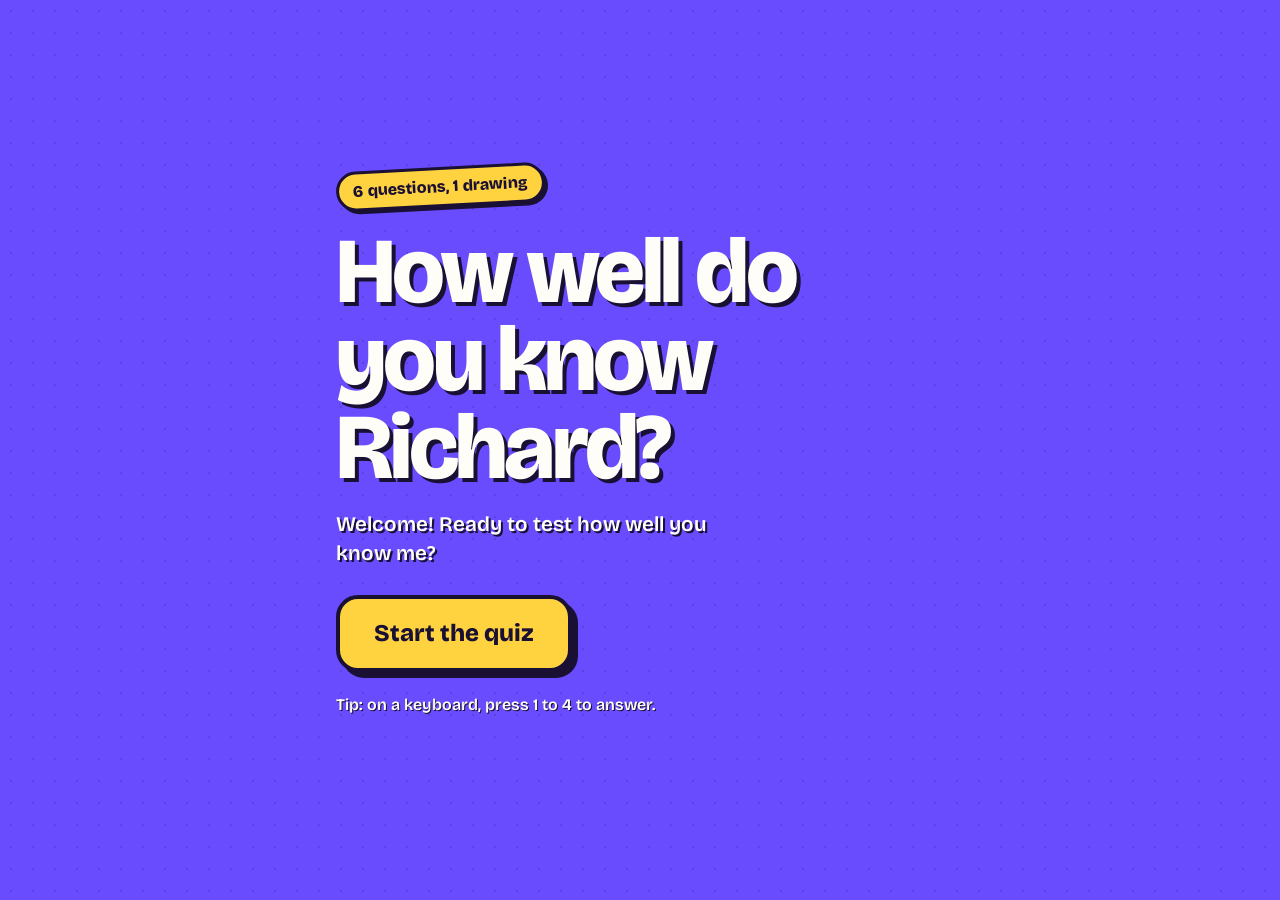
==== commit 8e6de28f: "Update index.html" ====
--- a/index.html
+++ b/index.html
@@ -12,7 +12,7 @@
   <body data-step="0">
     <main class="stage">
       <div class="hero">
-        <span class="badge">5 questions, 1 drawing</span>
+        <span class="badge">6 questions, 1 drawing</span>
         <h1>How well do you know Richard?</h1>
         <p class="lead">Welcome! Ready to test how well you know me?</p>
         <a class="start" id="start" href="question1.html">Start the quiz</a>
--- a/style.css
+++ b/style.css
@@ -305,6 +305,64 @@
   grid-template-columns: 1fr 2fr;
   gap: 12px;
 }
+
+.palette {
+  display: flex;
+  flex-wrap: wrap;
+  justify-content: center;
+  gap: 10px;
+  margin: 18px 0 6px;
+}
+
+.swatch {
+  width: 38px;
+  height: 38px;
+  padding: 0;
+  border: 3px solid var(--ink);
+  border-radius: 50%;
+  background: var(--sw);
+  box-shadow: 2px 2px 0 var(--ink);
+  cursor: pointer;
+  transition: transform 0.12s;
+}
+
+.swatch:hover:not(:disabled) { transform: scale(1.1); }
+.swatch:disabled { cursor: default; opacity: 0.6; }
+
+.swatch[aria-pressed="true"] {
+  transform: scale(1.18);
+  box-shadow: 0 0 0 3px var(--paper), 0 0 0 6px var(--ink);
+}
+
+.color-name {
+  margin: 12px 0 14px;
+  text-align: center;
+  font-weight: 700;
+}
+
+.toolbar {
+  display: grid;
+  grid-template-columns: repeat(4, 1fr);
+  gap: 8px;
+}
+
+.tool {
+  padding: 10px 4px;
+  border: 3px solid var(--ink);
+  border-radius: 14px;
+  background: var(--paper);
+  box-shadow: 3px 3px 0 var(--ink);
+  color: var(--ink);
+  font: inherit;
+  font-weight: 700;
+  cursor: pointer;
+  transition: transform 0.12s, box-shadow 0.12s;
+}
+
+.tool:hover:not(:disabled) { transform: translate(-1px, -1px); box-shadow: 4px 4px 0 var(--ink); }
+.tool:active:not(:disabled) { transform: translate(2px, 2px); box-shadow: 1px 1px 0 var(--ink); }
+.tool:disabled { opacity: 0.5; cursor: default; }
+.tool[aria-pressed="true"] { background: var(--yellow); }
 
 /* ---------- Start page ---------- */
 
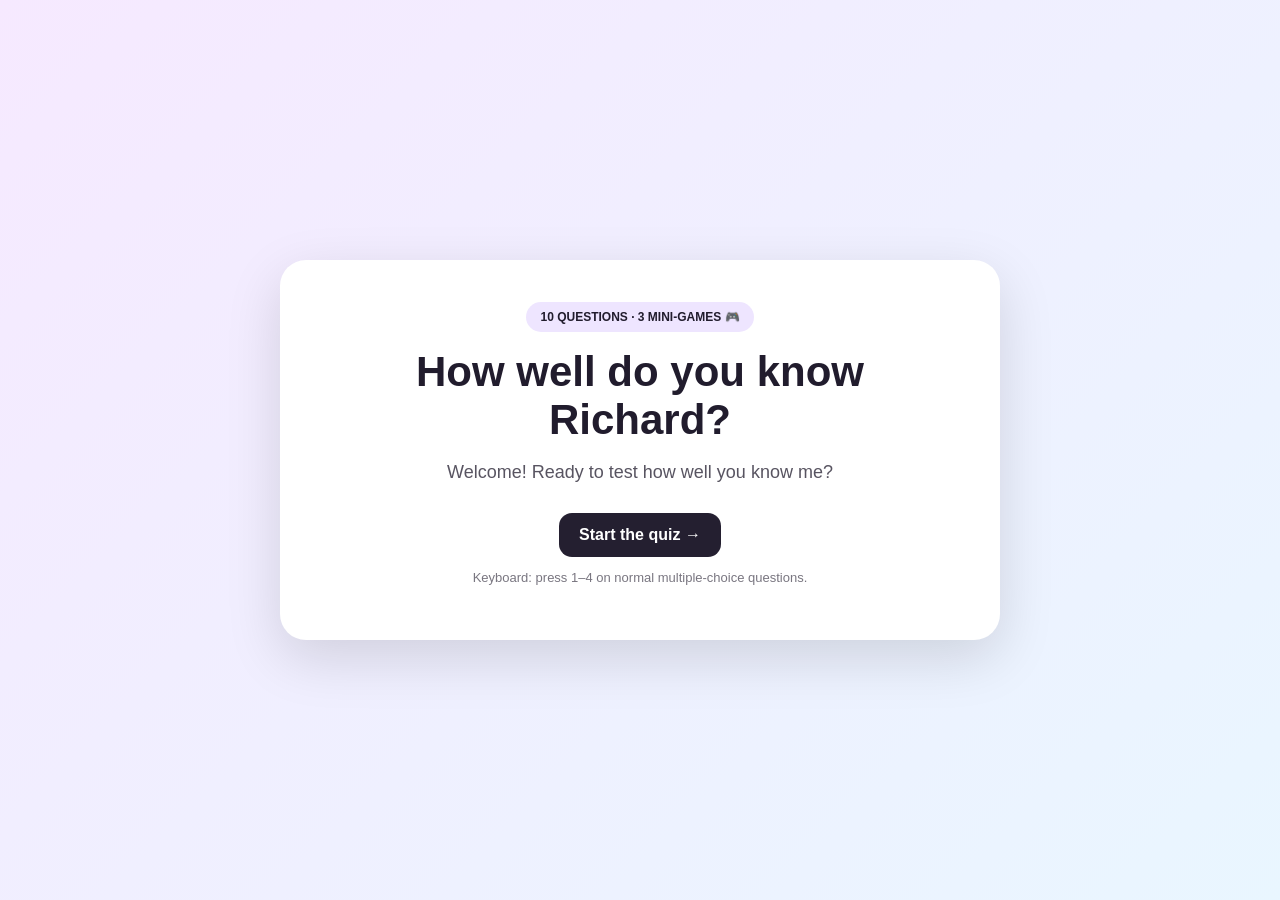
==== commit 294d9651: "Add files via upload" ====
--- a/index.html
+++ b/index.html
@@ -1,29 +1,22 @@
 <!DOCTYPE html>
 <html lang="en">
-  <head>
-    <meta charset="UTF-8" />
-    <meta name="viewport" content="width=device-width, initial-scale=1.0" />
-    <title>About Me Quiz</title>
-    <link rel="preconnect" href="https://fonts.googleapis.com" />
-    <link rel="preconnect" href="https://fonts.gstatic.com" crossorigin />
-    <link href="https://fonts.googleapis.com/css2?family=Bricolage+Grotesque:opsz,wght@12..96,500;12..96,600;12..96,700;12..96,800&display=swap" rel="stylesheet" />
-    <link rel="stylesheet" href="style.css" />
-  </head>
-  <body data-step="0">
-    <main class="stage">
-      <div class="hero">
-        <span class="badge">6 questions, 1 drawing</span>
-        <h1>How well do you know Richard?</h1>
-        <p class="lead">Welcome! Ready to test how well you know me?</p>
-        <a class="start" id="start" href="question1.html">Start the quiz</a>
-        <p class="tip">Tip: on a keyboard, press 1 to 4 to answer.</p>
-      </div>
-    </main>
-
-    <script src="effects.js"></script>
-    <script>
-      // A new run always starts with a clean score.
-      Quiz.reset();
-    </script>
-  </body>
+<head>
+<meta charset="UTF-8">
+<meta name="viewport" content="width=device-width,initial-scale=1">
+<title>About Me Quiz</title>
+<link rel="stylesheet" href="style.css">
+</head>
+<body data-step="0">
+<main class="stage">
+<section class="card hero">
+  <div class="badge">10 QUESTIONS · 3 MINI-GAMES 🎮</div>
+  <h1>How well do you know Richard?</h1>
+  <p class="lead">Welcome! Ready to test how well you know me?</p>
+  <a class="btn start" href="question1.html">Start the quiz →</a>
+  <p class="tip">Keyboard: press 1–4 on normal multiple-choice questions.</p>
+</section>
+</main>
+<script src="effects.js"></script>
+<script>Quiz.reset();</script>
+</body>
 </html>
--- a/style.css
+++ b/style.css
@@ -1,624 +1,40 @@
-/* style.css — shared look for every page of the About Me quiz.
-   Change the colors in :root and the whole quiz updates. */
-
-:root {
-  --ink: #1a1033;
-  --paper: #fffdf7;
-  --violet: #6a4cff;
-  --pink: #ff5c8a;
-  --mint: #19c7a0;
-  --sky: #3ba4ff;
-  --orange: #ff8a3d;
-  --yellow: #ffd23f;
-
-  --tile-1: #ffd23f;
-  --tile-2: #ff9ec0;
-  --tile-3: #7ff0cb;
-  --tile-4: #9ad2ff;
-
-  --good: #3ddc84;
-  --bad: #ff4d4d;
-
-  --bg: var(--violet);
-}
-
-/* One background color per question, so it feels like moving through levels. */
-body[data-step="1"] { --bg: #7c5cff; }
-body[data-step="2"] { --bg: var(--pink); }
-body[data-step="3"] { --bg: var(--mint); }
-body[data-step="4"] { --bg: var(--sky); }
-body[data-step="5"] { --bg: var(--orange); }
-body[data-step="6"] { --bg: var(--yellow); }
-
-* { box-sizing: border-box; }
-[hidden] { display: none !important; }
-
-body {
-  margin: 0;
-  min-height: 100vh;
-  min-height: 100svh;
-  background-color: var(--bg);
-  background-image: radial-gradient(rgba(26, 16, 51, 0.16) 1.5px, transparent 1.5px);
-  background-size: 22px 22px;
-  color: var(--ink);
-  font-family: "Bricolage Grotesque", system-ui, -apple-system, "Segoe UI", Roboto, sans-serif;
-  font-size: 1rem;
-  line-height: 1.4;
-}
-
-.sr {
-  position: absolute;
-  width: 1px;
-  height: 1px;
-  overflow: hidden;
-  clip: rect(0 0 0 0);
-  white-space: nowrap;
-}
-
-:focus-visible {
-  outline: 4px solid var(--ink);
-  outline-offset: 3px;
-}
-
-/* ---------- Page frame ---------- */
-
-.stage {
-  max-width: 640px;
-  min-height: 100vh;
-  min-height: 100svh;
-  margin: 0 auto;
-  padding: 20px 16px 36px;
-  display: flex;
-  flex-direction: column;
-  justify-content: center;
-  gap: 18px;
-}
-
-.hud {
-  display: flex;
-  align-items: center;
-  justify-content: space-between;
-  gap: 12px;
-}
-
-.dots {
-  display: flex;
-  gap: 8px;
-  margin: 0;
-  padding: 0;
-  list-style: none;
-}
-
-.dots li {
-  width: 28px;
-  height: 28px;
-  display: grid;
-  place-items: center;
-  border: 3px solid var(--ink);
-  border-radius: 50%;
-  background: rgba(255, 253, 247, 0.35);
-  font-size: 0.8rem;
-  font-weight: 800;
-}
-
-.dots li.now { background: var(--paper); transform: scale(1.18); }
-.dots li.good { background: var(--good); }
-.dots li.bad { background: var(--bad); }
-.dots li.pop { animation: pop 0.45s cubic-bezier(0.2, 1.6, 0.4, 1); }
-
-.tally { display: flex; gap: 8px; align-items: center; }
-
-.pill {
-  padding: 3px 12px;
-  border: 3px solid var(--ink);
-  border-radius: 999px;
-  background: var(--paper);
-  font-size: 0.95rem;
-  font-weight: 800;
-  white-space: nowrap;
-}
-
-.card {
-  background: var(--paper);
-  border: 4px solid var(--ink);
-  border-radius: 28px;
-  box-shadow: 8px 8px 0 var(--ink);
-  padding: clamp(20px, 5vw, 32px);
-  animation: enter 0.5s cubic-bezier(0.2, 1.3, 0.4, 1) both;
-}
-
-/* ---------- Text ---------- */
-
-.q {
-  margin: 0 0 22px;
-  font-size: clamp(1.7rem, 6.2vw, 2.5rem);
-  font-weight: 800;
-  line-height: 1.08;
-  letter-spacing: -0.025em;
-  text-wrap: balance;
-}
-
-.hint {
-  margin: -8px 0 18px;
-  font-size: 1.05rem;
-  font-weight: 500;
-}
-
-/* ---------- Answer tiles ---------- */
-
-.answers {
-  display: grid;
-  grid-template-columns: 1fr;
-  gap: 14px;
-}
-
-@media (min-width: 520px) {
-  .answers { grid-template-columns: 1fr 1fr; }
-}
-
-.tile {
-  display: flex;
-  align-items: center;
-  gap: 12px;
-  width: 100%;
-  min-height: 72px;
-  padding: 14px 16px;
-  border: 3px solid var(--ink);
-  border-radius: 18px;
-  background: var(--c);
-  box-shadow: 4px 4px 0 var(--ink);
-  color: var(--ink);
-  font: inherit;
-  font-size: 1.1rem;
-  font-weight: 700;
-  line-height: 1.2;
-  text-align: left;
-  cursor: pointer;
-  transition: transform 0.12s, box-shadow 0.12s;
-}
-
-.tile:nth-child(1) { --c: var(--tile-1); }
-.tile:nth-child(2) { --c: var(--tile-2); }
-.tile:nth-child(3) { --c: var(--tile-3); }
-.tile:nth-child(4) { --c: var(--tile-4); }
-
-.tile:hover:not(:disabled) {
-  transform: translate(-2px, -2px);
-  box-shadow: 6px 6px 0 var(--ink);
-}
-
-.tile:active:not(:disabled) {
-  transform: translate(3px, 3px);
-  box-shadow: 1px 1px 0 var(--ink);
-}
-
-.tile:disabled { cursor: default; color: var(--ink); }
-
-.key {
-  flex: none;
-  width: 34px;
-  height: 34px;
-  display: grid;
-  place-items: center;
-  border: 3px solid var(--ink);
-  border-radius: 10px;
-  background: var(--paper);
-  font-size: 1rem;
-  font-weight: 800;
-}
-
-.tile.is-correct { background: var(--good); animation: pop 0.5s cubic-bezier(0.2, 1.6, 0.4, 1); }
-.tile.is-correct .key::before { content: "✓"; }
-.tile.is-correct .key { font-size: 0; }
-.tile.is-correct .key::before { font-size: 1.1rem; }
-.tile.is-wrong { background: var(--bad); animation: wobble 0.45s; }
-.tile.is-wrong .key { font-size: 0; }
-.tile.is-wrong .key::before { content: "✗"; font-size: 1.1rem; }
-.tile.is-faded { opacity: 0.5; box-shadow: none; }
-
-/* ---------- Feedback, buttons, inputs ---------- */
-
-.feedback {
-  display: none;
-  margin: 20px 0 0;
-  padding: 10px 16px;
-  border: 3px solid var(--ink);
-  border-radius: 16px;
-  font-size: 1.1rem;
-  font-weight: 700;
-}
-
-.feedback.show { display: block; background: #eee8ff; animation: enter 0.35s cubic-bezier(0.2, 1.3, 0.4, 1) both; }
-.feedback.good { background: var(--good); }
-.feedback.bad { background: var(--bad); }
-
-.btn {
-  display: block;
-  width: 100%;
-  margin-top: 18px;
-  padding: 16px 20px;
-  border: 3px solid var(--ink);
-  border-radius: 18px;
-  background: var(--ink);
-  box-shadow: 4px 4px 0 var(--yellow);
-  color: var(--paper);
-  font: inherit;
-  font-size: 1.15rem;
-  font-weight: 800;
-  text-align: center;
-  text-decoration: none;
-  cursor: pointer;
-  transition: transform 0.12s, box-shadow 0.12s;
-}
-
-.btn:hover:not(:disabled) { transform: translate(-2px, -2px); box-shadow: 6px 6px 0 var(--yellow); }
-.btn:active:not(:disabled) { transform: translate(3px, 3px); box-shadow: 1px 1px 0 var(--yellow); }
-.btn:disabled { opacity: 0.45; cursor: default; }
-
-.btn.ghost {
-  background: var(--paper);
-  box-shadow: 4px 4px 0 var(--ink);
-  color: var(--ink);
-}
-
-.btn.ghost:hover:not(:disabled) { box-shadow: 6px 6px 0 var(--ink); }
-.btn.ghost:active:not(:disabled) { box-shadow: 1px 1px 0 var(--ink); }
-
-.text-input {
-  display: block;
-  width: 100%;
-  padding: 16px 18px;
-  border: 3px solid var(--ink);
-  border-radius: 18px;
-  background: #fff;
-  box-shadow: inset 4px 4px 0 rgba(26, 16, 51, 0.1);
-  color: var(--ink);
-  font: inherit;
-  font-size: 1.25rem;
-  font-weight: 600;
-}
-
-.text-input::placeholder { color: #6b6280; }
-
-/* ---------- Drawing page ---------- */
-
-.pad {
-  display: block;
-  width: 100%;
-  max-width: 340px;
-  aspect-ratio: 1;
-  margin: 0 auto;
-  border: 3px solid var(--ink);
-  border-radius: 20px;
-  background-color: #fff;
-  background-image:
-    linear-gradient(#ece6d6 1px, transparent 1px),
-    linear-gradient(90deg, #ece6d6 1px, transparent 1px);
-  background-size: 25px 25px;
-  box-shadow: 4px 4px 0 var(--ink);
-  cursor: crosshair;
-  touch-action: none;
-}
-
-.pad-actions {
-  display: grid;
-  grid-template-columns: 1fr 2fr;
-  gap: 12px;
-}
-
-.palette {
-  display: flex;
-  flex-wrap: wrap;
-  justify-content: center;
-  gap: 10px;
-  margin: 18px 0 6px;
-}
-
-.swatch {
-  width: 38px;
-  height: 38px;
-  padding: 0;
-  border: 3px solid var(--ink);
-  border-radius: 50%;
-  background: var(--sw);
-  box-shadow: 2px 2px 0 var(--ink);
-  cursor: pointer;
-  transition: transform 0.12s;
-}
-
-.swatch:hover:not(:disabled) { transform: scale(1.1); }
-.swatch:disabled { cursor: default; opacity: 0.6; }
-
-.swatch[aria-pressed="true"] {
-  transform: scale(1.18);
-  box-shadow: 0 0 0 3px var(--paper), 0 0 0 6px var(--ink);
-}
-
-.color-name {
-  margin: 12px 0 14px;
-  text-align: center;
-  font-weight: 700;
-}
-
-.toolbar {
-  display: grid;
-  grid-template-columns: repeat(4, 1fr);
-  gap: 8px;
-}
-
-.tool {
-  padding: 10px 4px;
-  border: 3px solid var(--ink);
-  border-radius: 14px;
-  background: var(--paper);
-  box-shadow: 3px 3px 0 var(--ink);
-  color: var(--ink);
-  font: inherit;
-  font-weight: 700;
-  cursor: pointer;
-  transition: transform 0.12s, box-shadow 0.12s;
-}
-
-.tool:hover:not(:disabled) { transform: translate(-1px, -1px); box-shadow: 4px 4px 0 var(--ink); }
-.tool:active:not(:disabled) { transform: translate(2px, 2px); box-shadow: 1px 1px 0 var(--ink); }
-.tool:disabled { opacity: 0.5; cursor: default; }
-.tool[aria-pressed="true"] { background: var(--yellow); }
-
-/* ---------- Start page ---------- */
-
-.hero { text-align: left; }
-
-.hero h1 {
-  margin: 0 0 18px;
-  color: var(--paper);
-  font-size: clamp(3rem, 14vw, 5.8rem);
-  font-weight: 800;
-  line-height: 0.95;
-  letter-spacing: -0.035em;
-  text-shadow: 4px 4px 0 var(--ink);
-  text-wrap: balance;
-  animation: enter 0.55s cubic-bezier(0.2, 1.3, 0.4, 1) both;
-}
-
-.hero .lead {
-  max-width: 28ch;
-  margin: 0 0 26px;
-  color: var(--paper);
-  font-size: 1.3rem;
-  font-weight: 600;
-  text-shadow: 2px 2px 0 var(--ink);
-}
-
-.badge {
-  display: inline-block;
-  margin-bottom: 20px;
-  padding: 6px 14px;
-  border: 3px solid var(--ink);
-  border-radius: 999px;
-  background: var(--yellow);
-  box-shadow: 3px 3px 0 var(--ink);
-  font-weight: 800;
-  transform: rotate(-3deg);
-}
-
-.start {
-  display: inline-block;
-  padding: 18px 34px;
-  border: 4px solid var(--ink);
-  border-radius: 22px;
-  background: var(--yellow);
-  box-shadow: 6px 6px 0 var(--ink);
-  color: var(--ink);
-  font-size: 1.5rem;
-  font-weight: 800;
-  text-decoration: none;
-  animation: nudge 2.6s ease-in-out 1.2s infinite;
-  transition: box-shadow 0.12s;
-}
-
-.start:hover { box-shadow: 9px 9px 0 var(--ink); }
-.start:active { box-shadow: 1px 1px 0 var(--ink); transform: translate(5px, 5px); animation: none; }
-.start:focus-visible { outline-color: var(--paper); }
-
-.tip {
-  margin: 22px 0 0;
-  color: var(--paper);
-  font-weight: 600;
-  text-shadow: 1px 1px 0 var(--ink);
-}
-
-/* ---------- Results page ---------- */
-
-.results { text-align: center; }
-
-.results .q { margin-bottom: 4px; }
-
-.big-score {
-  margin: 4px 0 6px;
-  font-size: clamp(5rem, 26vw, 8.5rem);
-  font-weight: 800;
-  line-height: 0.95;
-  letter-spacing: -0.04em;
-}
-
-.big-score small { font-size: 0.4em; letter-spacing: 0; }
-
-.message {
-  margin: 0 auto 18px;
-  max-width: 26ch;
-  font-size: 1.35rem;
-  font-weight: 700;
-  line-height: 1.2;
-}
-
-.result-gif {
-  display: block;
-  width: 100%;
-  max-width: 300px;
-  max-height: 240px;
-  margin: 0 auto 18px;
-  border: 3px solid var(--ink);
-  border-radius: 18px;
-  object-fit: contain;
-  background: #f1ecdf;
-}
-
-.recap {
-  margin: 0 0 4px;
-  padding: 0;
-  list-style: none;
-  text-align: left;
-}
-
-.recap li {
-  display: flex;
-  align-items: center;
-  gap: 12px;
-  padding: 8px 0;
-  border-top: 2px solid rgba(26, 16, 51, 0.18);
-  font-weight: 600;
-}
-
-.recap .mark {
-  flex: none;
-  width: 28px;
-  height: 28px;
-  display: grid;
-  place-items: center;
-  border: 3px solid var(--ink);
-  border-radius: 50%;
-  font-size: 0.85rem;
-  font-weight: 800;
-}
-
-.recap .good .mark { background: var(--good); }
-.recap .bad .mark { background: var(--bad); }
-
-/* ---------- Reaction popup and effects (used by effects.js) ---------- */
-
-.rx {
-  position: fixed;
-  inset: 0;
-  z-index: 9000;
-  display: grid;
-  place-items: center;
-  padding: 20px;
-  background: rgba(26, 16, 51, 0.74);
-}
-
-.rx-card {
-  --tilt: -2deg;
-  width: min(360px, 100%);
-  padding: 18px 18px 16px;
-  border: 4px solid var(--ink);
-  border-radius: 28px;
-  background: var(--paper);
-  box-shadow: 8px 8px 0 var(--tone, var(--ink));
-  text-align: center;
-  transform: rotate(var(--tilt));
-  animation: slam 0.45s cubic-bezier(0.2, 1.4, 0.4, 1) both;
-  outline: none;
-}
-
-.rx-card.is-good { --tone: var(--good); }
-.rx-card.is-bad { --tone: var(--bad); --tilt: 2deg; }
-
-.rx-title {
-  margin: 0 0 12px;
-  font-size: clamp(1.7rem, 7vw, 2.2rem);
-  font-weight: 800;
-  line-height: 1.05;
-  letter-spacing: -0.02em;
-}
-
-.rx-gif {
-  display: block;
-  width: 100%;
-  max-height: 280px;
-  border-radius: 16px;
-  object-fit: contain;
-  background: #f1ecdf;
-}
-
-.rx-emoji { font-size: 5.5rem; line-height: 1.15; }
-
-.rx-hint {
-  margin: 12px 0 0;
-  font-size: 0.85rem;
-  font-weight: 600;
-  color: #4a4260;
-}
-
-.flash {
-  position: fixed;
-  inset: 0;
-  z-index: 8000;
-  pointer-events: none;
-  animation: flash 0.7s ease-out forwards;
-}
-
-.flash.good { background: radial-gradient(circle, transparent 25%, rgba(61, 220, 132, 0.65)); }
-.flash.bad { background: radial-gradient(circle, transparent 25%, rgba(255, 60, 60, 0.7)); }
-
-.confetti {
-  position: fixed;
-  inset: 0;
-  z-index: 9500;
-  width: 100%;
-  height: 100%;
-  pointer-events: none;
-}
-
-.shake { animation: shake 0.55s; }
-
-/* ---------- Motion ---------- */
-
-@keyframes enter {
-  from { opacity: 0; transform: translateY(24px) scale(0.96); }
-  to { opacity: 1; transform: none; }
-}
-
-@keyframes pop {
-  0% { transform: scale(0.7); }
-  100% { transform: scale(1); }
-}
-
-@keyframes wobble {
-  0%, 100% { transform: translateX(0); }
-  20% { transform: translateX(-8px) rotate(-1deg); }
-  40% { transform: translateX(7px) rotate(1deg); }
-  60% { transform: translateX(-5px); }
-  80% { transform: translateX(3px); }
-}
-
-@keyframes slam {
-  from { opacity: 0; transform: scale(2.3) rotate(-14deg); }
-  to { opacity: 1; transform: scale(1) rotate(var(--tilt)); }
-}
-
-@keyframes flash {
-  0% { opacity: 1; }
-  100% { opacity: 0; }
-}
-
-@keyframes shake {
-  0%, 100% { transform: translateX(0); }
-  15% { transform: translateX(-14px); }
-  30% { transform: translateX(12px); }
-  45% { transform: translateX(-10px); }
-  60% { transform: translateX(8px); }
-  75% { transform: translateX(-4px); }
-}
-
-@keyframes nudge {
-  0%, 82%, 100% { transform: translate(0, 0) rotate(0); }
-  88% { transform: translate(-3px, -4px) rotate(-1.5deg); }
-  94% { transform: translate(2px, -2px) rotate(1deg); }
-}
-
-@media (prefers-reduced-motion: reduce) {
-  *, *::before, *::after {
-    animation: none !important;
-    transition: none !important;
-  }
-}
+*{box-sizing:border-box}
+:root{font-family:"Bricolage Grotesque",Arial,sans-serif}
+body{margin:0;min-height:100vh;background:linear-gradient(135deg,#f6e9ff,#e9f6ff);color:#211c2d}
+button,input{font:inherit}
+.stage{width:min(1050px,100%);min-height:100vh;margin:auto;padding:18px;display:flex;align-items:center;justify-content:center;position:relative}
+.card{width:min(720px,100%);background:#fff;border-radius:26px;padding:clamp(20px,5vw,42px);box-shadow:0 18px 55px #0002}
+.hero{text-align:center}
+.badge{display:inline-block;background:#eee5ff;padding:8px 14px;border-radius:999px;font-size:12px;font-weight:900}
+h1.q,h1{font-size:clamp(27px,5vw,42px);margin:16px 0 10px}
+.lead{font-size:18px;opacity:.75}
+.tip{font-size:13px;opacity:.6}
+.btn{display:inline-block;border:0;border-radius:13px;padding:13px 20px;background:#241f30;color:#fff;text-decoration:none;font-weight:900;cursor:pointer}
+.start{margin-top:12px}
+.hud{position:absolute;top:14px;left:18px;right:18px;display:flex;align-items:center;justify-content:space-between;z-index:30}
+.dots{display:flex;gap:6px;padding:0;margin:0;list-style:none}
+.dots li{width:27px;height:27px;border-radius:50%;display:grid;place-items:center;background:#ececf1;font-size:11px;font-weight:900}
+.dots li.now{outline:3px solid #b9a5ff}
+.dots li.good{background:#20b26b;color:white}
+.dots li.bad{background:#e34b4b;color:white}
+.tally{display:flex;gap:7px}.pill{background:#fff;padding:7px 10px;border-radius:999px;box-shadow:0 4px 15px #0001;font-size:12px;font-weight:900}.streak{background:#fff3c4}
+.answers{display:grid;grid-template-columns:repeat(2,minmax(0,1fr));gap:12px}
+.tile{min-height:64px;border:2px solid #e2e2e8;border-radius:15px;background:#fafafd;padding:12px;cursor:pointer;font-weight:800;transition:.2s}
+.tile:hover:not(:disabled){transform:translateY(-2px);border-color:#7b65d5}
+.tile:disabled{cursor:default}.tile.is-correct{background:#d9ffe7;border-color:#22a06b}.tile.is-wrong{background:#ffe0e0;border-color:#e34b4b}.tile.is-faded{opacity:.45}
+.key{display:inline-grid;place-items:center;width:23px;height:23px;border-radius:50%;background:#e9e7f4;margin-right:7px;font-size:12px}
+.feedback{min-height:28px;margin:17px 0 0;font-weight:900}.feedback.good{color:#16804b}.feedback.bad{color:#d12f39}
+.text-input{width:100%;padding:15px;border:2px solid #ddd;border-radius:13px;outline:0}.text-input:focus{border-color:#7562d6}
+form .btn{margin-top:10px;width:100%}
+.next{margin-top:10px}
+.flash{position:fixed;inset:0;pointer-events:none;z-index:9999;background:#5ee39a;opacity:.22;animation:flash .8s forwards}.flash.bad{background:#ff5b63}
+@keyframes flash{to{opacity:0}}
+.rx{position:fixed;inset:0;z-index:9998;background:#0007;display:grid;place-items:center;padding:18px}
+.rx-card{width:min(420px,100%);background:white;border-radius:24px;padding:24px;text-align:center;box-shadow:0 20px 70px #0005;animation:pop .25s ease}
+.rx-card.is-bad{border:4px solid #ff7777}.rx-card.is-good{border:4px solid #55d994}
+.rx-title{font-size:28px;font-weight:900;margin:0 0 12px}.rx-hint{font-weight:800;opacity:.65}.rx-gif{max-width:100%;max-height:220px;border-radius:16px;object-fit:contain}.rx-emoji{font-size:90px}
+.confetti{position:fixed;inset:0;z-index:9997;pointer-events:none}.shake{animation:shake .6s}
+@keyframes shake{20%{transform:translateX(-8px)}40%{transform:translateX(8px)}60%{transform:translateX(-6px)}80%{transform:translateX(6px)}}
+@keyframes pop{from{transform:scale(.8);opacity:0}to{transform:scale(1);opacity:1}}
+.results{text-align:center}.big-score{font-size:85px;font-weight:900}.big-score small{font-size:30px;opacity:.55}.recap{list-style:none;padding:0;text-align:left}.recap li{padding:10px;border-bottom:1px solid #eee}.result-gif{max-width:260px;max-height:190px;border-radius:15px;margin:10px auto}
+@media(max-width:600px){.stage{padding:10px}.hud{left:10px;right:10px}.dots li{width:22px;height:22px;font-size:9px}.answers{grid-template-columns:1fr}.card{border-radius:20px}.big-score{font-size:65px}}
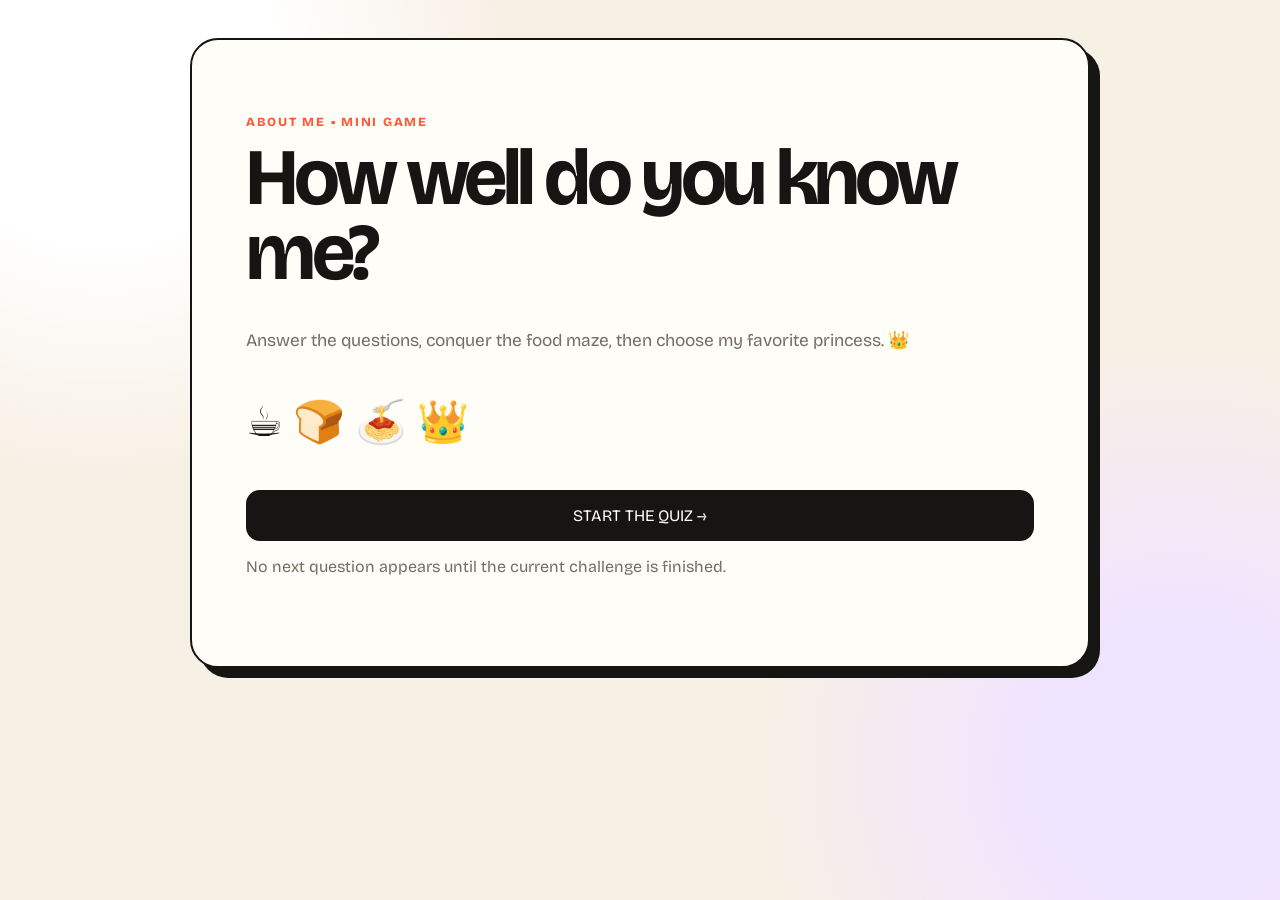
==== commit 57667d0b: "Add files via upload" ====
--- a/index.html
+++ b/index.html
@@ -1,22 +1 @@
-<!DOCTYPE html>
-<html lang="en">
-<head>
-<meta charset="UTF-8">
-<meta name="viewport" content="width=device-width,initial-scale=1">
-<title>About Me Quiz</title>
-<link rel="stylesheet" href="style.css">
-</head>
-<body data-step="0">
-<main class="stage">
-<section class="card hero">
-  <div class="badge">10 QUESTIONS · 3 MINI-GAMES 🎮</div>
-  <h1>How well do you know Richard?</h1>
-  <p class="lead">Welcome! Ready to test how well you know me?</p>
-  <a class="btn start" href="question1.html">Start the quiz →</a>
-  <p class="tip">Keyboard: press 1–4 on normal multiple-choice questions.</p>
-</section>
-</main>
-<script src="effects.js"></script>
-<script>Quiz.reset();</script>
-</body>
-</html>
+<!doctype html><html><head><meta charset='utf-8'><meta name='viewport' content='width=device-width,initial-scale=1'><title>About Me Quiz</title><link rel='stylesheet' href='style.css'></head><body><main class='shell'><section class='card hero'><div class='eyebrow'>ABOUT ME • MINI GAME</div><h1>How well do you know me?</h1><p class='subtitle'>Answer the questions, conquer the food maze, then choose my favorite princess. 👑</p><div class='hero-art'>☕ 🍞 🍝 👑</div><a class='primary' href='question1.html' onclick='Quiz.reset()'>START THE QUIZ →</a><p style='color:#746d63'>No next question appears until the current challenge is finished.</p></section></main><script src='effects.js'></script></body></html>
--- a/style.css
+++ b/style.css
@@ -1,40 +1,2 @@
-*{box-sizing:border-box}
-:root{font-family:"Bricolage Grotesque",Arial,sans-serif}
-body{margin:0;min-height:100vh;background:linear-gradient(135deg,#f6e9ff,#e9f6ff);color:#211c2d}
-button,input{font:inherit}
-.stage{width:min(1050px,100%);min-height:100vh;margin:auto;padding:18px;display:flex;align-items:center;justify-content:center;position:relative}
-.card{width:min(720px,100%);background:#fff;border-radius:26px;padding:clamp(20px,5vw,42px);box-shadow:0 18px 55px #0002}
-.hero{text-align:center}
-.badge{display:inline-block;background:#eee5ff;padding:8px 14px;border-radius:999px;font-size:12px;font-weight:900}
-h1.q,h1{font-size:clamp(27px,5vw,42px);margin:16px 0 10px}
-.lead{font-size:18px;opacity:.75}
-.tip{font-size:13px;opacity:.6}
-.btn{display:inline-block;border:0;border-radius:13px;padding:13px 20px;background:#241f30;color:#fff;text-decoration:none;font-weight:900;cursor:pointer}
-.start{margin-top:12px}
-.hud{position:absolute;top:14px;left:18px;right:18px;display:flex;align-items:center;justify-content:space-between;z-index:30}
-.dots{display:flex;gap:6px;padding:0;margin:0;list-style:none}
-.dots li{width:27px;height:27px;border-radius:50%;display:grid;place-items:center;background:#ececf1;font-size:11px;font-weight:900}
-.dots li.now{outline:3px solid #b9a5ff}
-.dots li.good{background:#20b26b;color:white}
-.dots li.bad{background:#e34b4b;color:white}
-.tally{display:flex;gap:7px}.pill{background:#fff;padding:7px 10px;border-radius:999px;box-shadow:0 4px 15px #0001;font-size:12px;font-weight:900}.streak{background:#fff3c4}
-.answers{display:grid;grid-template-columns:repeat(2,minmax(0,1fr));gap:12px}
-.tile{min-height:64px;border:2px solid #e2e2e8;border-radius:15px;background:#fafafd;padding:12px;cursor:pointer;font-weight:800;transition:.2s}
-.tile:hover:not(:disabled){transform:translateY(-2px);border-color:#7b65d5}
-.tile:disabled{cursor:default}.tile.is-correct{background:#d9ffe7;border-color:#22a06b}.tile.is-wrong{background:#ffe0e0;border-color:#e34b4b}.tile.is-faded{opacity:.45}
-.key{display:inline-grid;place-items:center;width:23px;height:23px;border-radius:50%;background:#e9e7f4;margin-right:7px;font-size:12px}
-.feedback{min-height:28px;margin:17px 0 0;font-weight:900}.feedback.good{color:#16804b}.feedback.bad{color:#d12f39}
-.text-input{width:100%;padding:15px;border:2px solid #ddd;border-radius:13px;outline:0}.text-input:focus{border-color:#7562d6}
-form .btn{margin-top:10px;width:100%}
-.next{margin-top:10px}
-.flash{position:fixed;inset:0;pointer-events:none;z-index:9999;background:#5ee39a;opacity:.22;animation:flash .8s forwards}.flash.bad{background:#ff5b63}
-@keyframes flash{to{opacity:0}}
-.rx{position:fixed;inset:0;z-index:9998;background:#0007;display:grid;place-items:center;padding:18px}
-.rx-card{width:min(420px,100%);background:white;border-radius:24px;padding:24px;text-align:center;box-shadow:0 20px 70px #0005;animation:pop .25s ease}
-.rx-card.is-bad{border:4px solid #ff7777}.rx-card.is-good{border:4px solid #55d994}
-.rx-title{font-size:28px;font-weight:900;margin:0 0 12px}.rx-hint{font-weight:800;opacity:.65}.rx-gif{max-width:100%;max-height:220px;border-radius:16px;object-fit:contain}.rx-emoji{font-size:90px}
-.confetti{position:fixed;inset:0;z-index:9997;pointer-events:none}.shake{animation:shake .6s}
-@keyframes shake{20%{transform:translateX(-8px)}40%{transform:translateX(8px)}60%{transform:translateX(-6px)}80%{transform:translateX(6px)}}
-@keyframes pop{from{transform:scale(.8);opacity:0}to{transform:scale(1);opacity:1}}
-.results{text-align:center}.big-score{font-size:85px;font-weight:900}.big-score small{font-size:30px;opacity:.55}.recap{list-style:none;padding:0;text-align:left}.recap li{padding:10px;border-bottom:1px solid #eee}.result-gif{max-width:260px;max-height:190px;border-radius:15px;margin:10px auto}
-@media(max-width:600px){.stage{padding:10px}.hud{left:10px;right:10px}.dots li{width:22px;height:22px;font-size:9px}.answers{grid-template-columns:1fr}.card{border-radius:20px}.big-score{font-size:65px}}
+@import url('https://fonts.googleapis.com/css2?family=Bricolage+Grotesque:wght@500;600;700;800&display=swap');
+:root{--bg:#f7f0e5;--paper:#fffdf8;--ink:#171513;--muted:#746d63;--line:#d9cfc2;--accent:#ff5a36;--good:#167a49;--bad:#b42318}*{box-sizing:border-box}body{margin:0;min-height:100vh;background:radial-gradient(circle at 8% 8%,#fff 0 12%,transparent 28%),radial-gradient(circle at 92% 85%,#efe4ff 0 10%,transparent 30%),var(--bg);color:var(--ink);font-family:'Bricolage Grotesque',system-ui,sans-serif}.shell{width:min(900px,92vw);margin:auto;padding:38px 0 60px}.card{background:var(--paper);border:2px solid var(--ink);border-radius:28px;padding:clamp(25px,5vw,54px);box-shadow:10px 10px 0 var(--ink)}.hero{min-height:70vh;display:flex;flex-direction:column;justify-content:center}.eyebrow{font-size:.78rem;font-weight:800;letter-spacing:.14em;color:var(--accent);margin-bottom:12px}.card h1{font-size:clamp(2.4rem,7vw,5rem);line-height:.94;letter-spacing:-.055em;margin:0 0 18px}.subtitle{font-size:1.08rem;line-height:1.6;color:var(--muted)}.hero-art{font-size:2.6rem;display:flex;gap:15px;margin:25px 0}.top{display:flex;justify-content:space-between;align-items:center;margin-bottom:18px;font-weight:800}.pill{border:2px solid var(--ink);border-radius:999px;padding:7px 12px;background:#fff}.primary{display:inline-flex;justify-content:center;align-items:center;text-decoration:none;background:var(--ink);color:#fff;border:2px solid var(--ink);border-radius:14px;padding:14px 20px;margin-top:18px;font:800 1rem inherit;cursor:pointer}.primary:hover{transform:translateY(-2px);box-shadow:4px 4px 0 var(--accent)}.answers{display:grid;grid-template-columns:1fr 1fr;gap:12px;margin-top:25px}.answer{background:#fff;border:2px solid var(--line);border-radius:15px;padding:17px;text-align:left;font:700 1rem inherit;cursor:pointer}.answer:hover:not(:disabled){border-color:var(--ink);transform:translateY(-2px)}.answer.correct{border-color:var(--good);background:#e8f8ef}.text-input{width:100%;padding:16px;border:2px solid var(--ink);border-radius:14px;font:inherit;font-size:1.05rem;margin-top:18px}.feedback{min-height:28px;font-weight:800;margin:18px 0 0}.success{color:var(--good)}.fail{color:var(--bad)}.next[hidden]{display:none}.maze-stats{display:flex;gap:10px;flex-wrap:wrap;margin:20px 0}.maze-stats div{padding:8px 13px;border:2px solid var(--ink);border-radius:12px;background:#f2ece3}.maze{width:min(630px,100%);aspect-ratio:1;margin:auto;border:4px solid var(--ink);display:grid;grid-template-columns:repeat(21,1fr);background:#151515}.maze .wall{background:#27231f}.maze .path{background:#fffaf0;display:grid;place-items:center;font-size:clamp(8px,1.8vw,18px)}.maze .player{background:#ffd7c7}.controls{text-align:center;margin-top:15px}.controls button{width:48px;height:42px;margin:2px;border:2px solid var(--ink);border-radius:10px;background:#fff;font-weight:800;cursor:pointer}.runway{height:300px;margin:24px 0 12px;border:2px solid var(--ink);border-radius:22px;background:linear-gradient(#f7e7ff,#fff6fb);display:flex;flex-direction:column;align-items:center;justify-content:center;position:relative}.princess{font-size:8rem}.nameplate{position:absolute;bottom:14px;background:#fff;border:2px solid var(--ink);border-radius:999px;padding:8px 18px;font-weight:800}.princess-choices{display:grid;grid-template-columns:1fr 1fr;gap:10px}.princess-choice{padding:14px;border:2px solid var(--line);border-radius:14px;background:#fff;font:800 1rem inherit;cursor:pointer}.princess-choice.wrong{background:#ffe7e4;border-color:var(--bad)}.princess-choice.correct{background:#e8f8ef;border-color:var(--good)}.score-ring{width:180px;height:180px;border:12px solid var(--accent);border-radius:50%;display:flex;align-items:center;justify-content:center;margin:25px auto;font-size:3.5rem;font-weight:800}.confetti{position:fixed;inset:0;pointer-events:none;z-index:50}.confetti i{position:absolute;top:-20px;font-style:normal;font-size:24px;animation:fall 1.3s linear forwards}@keyframes fall{to{top:105vh;transform:rotate(500deg)}}@media(max-width:650px){.answers,.princess-choices{grid-template-columns:1fr}.card{box-shadow:7px 7px 0 var(--ink)}}
